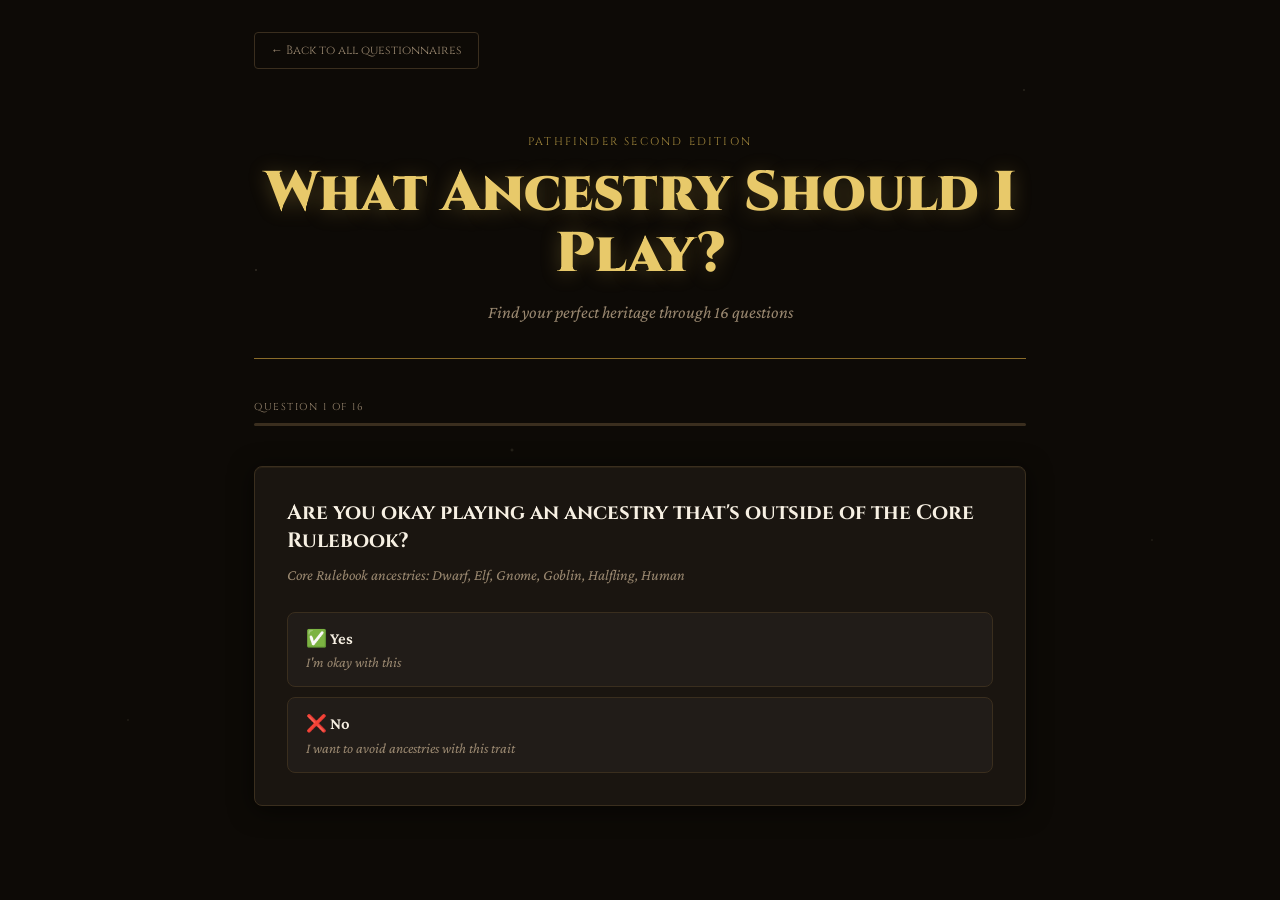
==== questionnaires/race-picker.html @ a2e5d89b "add race quiz" ====
<!DOCTYPE html>
<html lang="en">
<head>
  <meta charset="UTF-8">
  <meta name="viewport" content="width=device-width, initial-scale=1.0">
  <title>PF2E — Ancestry Picker Questionnaire</title>
  <link rel="preconnect" href="https://fonts.googleapis.com">
  <link rel="preconnect" href="https://fonts.gstatic.com" crossorigin>
  <link href="https://fonts.googleapis.com/css2?family=Cinzel:wght@400;700;900&family=Crimson+Pro:ital,wght@0,300;0,400;0,600;1,300;1,400&display=swap" rel="stylesheet">
  <link rel="stylesheet" href="../shared.css">
  <style>
    .home-link {
      display: inline-flex;
      align-items: center;
      gap: 0.5rem;
      background: transparent;
      border: 1px solid var(--card-border);
      border-radius: var(--radius-sm);
      padding: 0.5rem 1rem;
      font-family: 'Cinzel', serif;
      font-size: 0.75rem;
      color: var(--text-muted);
      text-decoration: none;
      transition: all 0.15s;
      margin-bottom: 1rem;
    }
    .home-link:hover {
      border-color: var(--gold);
      color: var(--gold);
    }

    .stat-prompt {
      background: var(--gold-faint);
      border: 1px solid var(--gold-border);
      border-radius: var(--radius);
      padding: 1.5rem;
      margin: 1rem 0;
    }

    .stat-selector {
      display: flex;
      gap: 1rem;
      flex-wrap: wrap;
      margin: 1rem 0;
    }

    .stat-select {
      flex: 1;
      min-width: 150px;
    }

    .stat-select label {
      display: block;
      font-family: 'Cinzel', serif;
      font-size: 0.75rem;
      letter-spacing: 0.1em;
      color: var(--gold);
      margin-bottom: 0.5rem;
    }

    .stat-select select {
      width: 100%;
      padding: 0.75rem;
      background: var(--bg);
      border: 1px solid var(--card-border);
      border-radius: var(--radius-sm);
      color: var(--text);
      font-family: 'Crimson Pro', serif;
      font-size: 1rem;
      cursor: pointer;
    }

    .stat-select select:focus {
      outline: none;
      border-color: var(--gold);
    }

    .ability-scores-grid {
      display: grid;
      grid-template-columns: repeat(auto-fill, minmax(200px, 1fr));
      gap: 1rem;
      margin-top: 1rem;
    }

    .ancestry-card {
      background: var(--card-bg);
      border: 1px solid var(--card-border);
      border-radius: var(--radius);
      padding: 1rem;
      transition: all 0.15s;
    }

    .ancestry-card h3 {
      font-family: 'Cinzel', serif;
      font-size: 1.1rem;
      color: var(--gold-light);
      margin-bottom: 0.25rem;
    }

    .ancestry-source {
      font-size: 0.7rem;
      color: var(--text-muted);
      font-family: 'Cinzel', serif;
      letter-spacing: 0.05em;
      margin-bottom: 0.5rem;
    }

    .ancestry-desc {
      font-size: 0.9rem;
      color: var(--text);
      line-height: 1.4;
      margin-bottom: 0.75rem;
    }

    .ancestry-stats {
      display: flex;
      flex-wrap: wrap;
      gap: 0.5rem;
      margin-bottom: 0.75rem;
    }

    .stat-boost {
      background: rgba(201, 168, 76, 0.15);
      border: 1px solid var(--gold-border);
      border-radius: 20px;
      padding: 0.2rem 0.6rem;
      font-size: 0.7rem;
      color: var(--gold);
    }

    .stat-flaw {
      background: rgba(139, 32, 32, 0.2);
      border: 1px solid rgba(139, 32, 32, 0.4);
      border-radius: 20px;
      padding: 0.2rem 0.6rem;
      font-size: 0.7rem;
      color: var(--red-text);
    }

    .ancestry-link {
      display: inline-block;
      font-size: 0.75rem;
      color: var(--blue-text);
      text-decoration: none;
      border: 1px solid var(--blue-border);
      padding: 0.25rem 0.75rem;
      border-radius: var(--radius-sm);
      transition: all 0.15s;
    }

    .ancestry-link:hover {
      background: var(--blue-bg);
      border-color: var(--blue-text);
    }

    .results-header {
      margin-bottom: 1.5rem;
      padding-bottom: 1rem;
      border-bottom: 1px solid var(--card-border);
    }

    .results-count {
      font-family: 'Cinzel', serif;
      font-size: 0.85rem;
      color: var(--gold);
      margin-top: 0.5rem;
    }

    .elimination-log {
      background: rgba(0, 0, 0, 0.3);
      border-radius: var(--radius);
      padding: 1rem;
      margin-bottom: 1.5rem;
      font-size: 0.8rem;
      color: var(--text-muted);
    }

    .elimination-log details summary {
      cursor: pointer;
      color: var(--text-muted);
    }

    .elimination-log details summary:hover {
      color: var(--gold);
    }

    .elimination-log ul {
      margin-top: 0.5rem;
      padding-left: 1.5rem;
    }

    .restart-btn {
      margin-top: 1rem;
    }
  </style>
</head>
<body>
<div class="container">

  <a href="../index.html" class="home-link">← Back to all questionnaires</a>

  <header class="site-header">
    <div class="eyebrow">Pathfinder Second Edition</div>
    <h1>What Ancestry Should I Play?</h1>
    <p class="subtitle">Find your perfect heritage through 16 questions</p>
  </header>

  <div id="app"></div>

</div>

<script>
// ============================================================
//  ANCESTRY DATASET
//  Will be loaded from /races/*.json files
//  Each ancestry has: name, source, tags, description, aon, boosts, flaws
// ============================================================

let ANCESTRIES = [];
let ancestryMap = new Map(); // id -> ancestry object

// Question definitions with elimination rules
// Each question has: text, eliminateIfNo (array of tags that eliminate when answering No), eliminateIfYes (array of tags that eliminate when answering Yes)
const QUESTIONS = [
  {
    id: "q0",
    text: "Are you okay playing an ancestry that's outside of the Core Rulebook?",
    sub: "Core Rulebook ancestries: Dwarf, Elf, Gnome, Goblin, Halfling, Human",
    eliminateIfNo: ["non_core"],
    eliminateIfYes: []
  },
  {
    id: "q1",
    text: "Are you okay with being from a culture that is universally feared, hated, or enslaved in most of Golarion, leading to constant social penalties, distrust, and potential violence from NPCs?",
    sub: "This includes ancestries like Goblins, Orcs, Kobolds, and others with difficult reputations.",
    eliminateIfNo: ["feared_culture"],
    eliminateIfYes: []
  },
  {
    id: "q2",
    text: "Are you okay with your character having no conventional soul—being a reincarnating being, a constructed spark, or an undead—and facing potential anti-undead or anti-construct magic as a weakness?",
    sub: "Examples: Samsaran, Skeleton, Automaton, Android, Poppet.",
    eliminateIfNo: ["no_soul"],
    eliminateIfYes: []
  },
  {
    id: "q3",
    text: "Are you okay with your character having a strong compulsion, taboo, or instinct that limits roleplay choices—like an inability to lie, a need to hoard treasure, or fear of open sky?",
    sub: "Some ancestries have built-in roleplay restrictions.",
    eliminateIfNo: ["compulsion"],
    eliminateIfYes: []
  },
  {
    id: "q4",
    text: "Are you okay with being obviously non-human—fur, scales, feathers, a plant body, or an animal-like face—in a way that cannot be fully hidden by clothes, and having NPCs often react to you as strange or frightening?",
    sub: "This includes most beast races and plant ancestries.",
    eliminateIfNo: ["non_human_appearance"],
    eliminateIfYes: []
  },
  {
    id: "q5",
    text: "Do you prefer an ancestry that is warm-blooded and mammal-like (fur, hair) over reptile/bird/plant/amphibian/fish?",
    sub: "Answer Yes for mammals, No for reptile/bird/plant/amphibian/fish.",
    eliminateIfNo: ["mammal"],
    eliminateIfYes: ["non_mammal"]
  },
  {
    id: "q6",
    text: "Are you willing to be Small size (2–4 feet tall), affecting reach, grappling, and mounts?",
    sub: "Small ancestries include Goblins, Halflings, Kobolds, Ratfolk, Sprites, and others.",
    eliminateIfNo: ["small"],
    eliminateIfYes: []
  },
  {
    id: "q7",
    text: "Are you willing to be Large size (7–10+ feet tall), affecting squeeze rules, fitting in buildings, and mount options?",
    sub: "Large ancestries include Centaur, Minotaur, and Jotunborn.",
    eliminateIfNo: ["large"],
    eliminateIfYes: []
  },
  {
    id: "q8",
    text: "If your character is an animal-person, is it a requirement that they have a functional tail that can hold items, provide balance, or make unarmed attacks?",
    sub: "This only applies to animal-person ancestries.",
    eliminateIfNo: ["no_functional_tail"],
    eliminateIfYes: []
  },
  {
    id: "q9",
    text: "Are you okay with being a construct or animated object (body of wood, metal, stone, or bones; no need to eat/sleep/breathe; cannot be healed by normal medicine)?",
    sub: "Examples: Automaton, Poppet, Skeleton.",
    eliminateIfNo: ["construct"],
    eliminateIfYes: []
  },
  {
    id: "q10",
    text: "Are you okay with being made of living plant matter (Leshy, Ghoran), including vulnerability to fire and plant-affecting magic?",
    sub: "Plant ancestries have unique strengths but also specific vulnerabilities.",
    eliminateIfNo: ["plant"],
    eliminateIfYes: []
  },
  {
    id: "q11",
    text: "Are you okay with having light blindness (dazzled/blinded in sunlight) and needing goggles or magic to function outdoors during the day?",
    sub: "Some ancestries like certain Kobolds and Drow have light sensitivity.",
    eliminateIfNo: ["light_blindness"],
    eliminateIfYes: []
  },
  {
    id: "q12",
    text: "Do you need to have darkvision (see in total darkness as if dim light), and are you okay with having no special light sensitivity in exchange?",
    sub: "Answer Yes if you require darkvision, No if you don't.",
    eliminateIfNo: ["requires_darkvision"],
    eliminateIfYes: []
  },
  {
    id: "q13",
    text: "Are you okay with needing to breathe water, and not being able to be out of water for long periods without magic or equipment?",
    sub: "Aquatic ancestries like Merfolk, Athamaru, and Azarketi require water.",
    eliminateIfNo: ["water_breather"],
    eliminateIfYes: []
  },
  {
    id: "q14",
    text: "Are you okay with not being able to walk on land without assistance (magic, wheelchair, being carried), meaning you are effectively limited to water or specialized terrain?",
    sub: "This primarily affects Merfolk and fully aquatic ancestries.",
    eliminateIfNo: ["land_disabled"],
    eliminateIfYes: []
  },
  {
    id: "q15",
    text: "Are you okay with being unable to wear most standard armor or use standard weapons due to non-humanoid body shape (hooves, wings, no hands, snake lower body)?",
    sub: "This affects Centaurs, Strix, Awakened Animals, Nagaji, and similar.",
    eliminateIfNo: ["body_shape_restriction"],
    eliminateIfYes: []
  }
];

// ============================================================
//  QUIZ STATE
// ============================================================

let currentQuestionIndex = 0;
let answers = []; // array of boolean answers
let eliminatedAncestries = new Set();
let remainingAncestries = [];

// Stat preference state (after questions)
let showStatPrompt = false;
let primaryStat = "";
let secondaryStat = "";

// ============================================================
//  LOAD ANCESTRY DATA
// ============================================================

// Replace the loadAncestries function in race-picker.html with this:

async function loadAncestries() {
  const sourceFiles = [
    "core-rulebook.json"
    // Add more source files here as you create them:
    // "character-guide.json",
    // "advanced-player-guide.json",
    // "ancestry-guide.json",
    // "lost-omens.json",
    // etc.
  ];
  
  const loaded = [];
  
  for (const sourceFile of sourceFiles) {
    try {
      const res = await fetch(`../races/${sourceFile}`);
      if (res.ok) {
        const data = await res.json();
        for (const ancestry of data.ancestries) {
          ancestry.source = data.source; // Add source book name
          loaded.push(ancestry);
          ancestryMap.set(ancestry.id, ancestry);
        }
      } else {
        console.warn(`Could not load ${sourceFile}`);
      }
    } catch (e) {
      console.warn(`Error loading ${sourceFile}:`, e);
    }
  }
  
  ANCESTRIES = loaded;
  return ANCESTRIES.length > 0;
}

// ============================================================
//  ELIMINATION LOGIC
// ============================================================

function computeEliminations() {
  eliminatedAncestries.clear();
  
  for (const ancestry of ANCESTRIES) {
    let eliminated = false;
    let eliminationReason = null;
    
    for (let i = 0; i < QUESTIONS.length; i++) {
      const q = QUESTIONS[i];
      const answer = answers[i];
      if (answer === undefined) continue;
      
      // If answer is No, eliminate ancestries with tags in eliminateIfNo
      if (answer === false && q.eliminateIfNo) {
        for (const tag of q.eliminateIfNo) {
          if (ancestry.tags && ancestry.tags.includes(tag)) {
            eliminated = true;
            eliminationReason = `Q${i}: "${q.text.substring(0, 50)}..." - answered No, ancestry has tag "${tag}"`;
            break;
          }
        }
      }
      
      // If answer is Yes, eliminate ancestries with tags in eliminateIfYes
      if (answer === true && q.eliminateIfYes) {
        for (const tag of q.eliminateIfYes) {
          if (ancestry.tags && ancestry.tags.includes(tag)) {
            eliminated = true;
            eliminationReason = `Q${i}: "${q.text.substring(0, 50)}..." - answered Yes, ancestry has tag "${tag}"`;
            break;
          }
        }
      }
      
      if (eliminated) break;
    }
    
    if (eliminated) {
      eliminatedAncestries.add(ancestry.id);
      ancestry.eliminationReason = eliminationReason;
    } else {
      ancestry.eliminationReason = null;
    }
  }
  
  remainingAncestries = ANCESTRIES.filter(a => !eliminatedAncestries.has(a.id));
}

// ============================================================
//  STAT-BASED SORTING
// ============================================================

function scoreAncestryForStats(ancestry, primary, secondary) {
  let score = 0;
  
  // +100 for boost in primary stat
  if (ancestry.boosts && ancestry.boosts.includes(primary)) {
    score += 100;
  }
  
  // +10 for boost in secondary stat (only if primary already matched)
  if (score >= 100 && ancestry.boosts && ancestry.boosts.includes(secondary)) {
    score += 10;
  }
  
  // -50 for flaw in primary stat
  if (ancestry.flaws && ancestry.flaws.includes(primary)) {
    score -= 50;
  }
  
  // -5 for flaw in secondary stat
  if (ancestry.flaws && ancestry.flaws.includes(secondary)) {
    score -= 5;
  }
  
  return score;
}

function sortByStatPreference(primary, secondary) {
  remainingAncestries.sort((a, b) => {
    const scoreA = scoreAncestryForStats(a, primary, secondary);
    const scoreB = scoreAncestryForStats(b, primary, secondary);
    return scoreB - scoreA;
  });
}

// ============================================================
//  RENDER FUNCTIONS
// ============================================================

function renderQuestion() {
  const q = QUESTIONS[currentQuestionIndex];
  const answeredCount = answers.filter(a => a !== undefined).length;
  const progressPercent = (answeredCount / QUESTIONS.length) * 100;
  
  const html = `
    <div class="progress-wrap">
      <div class="progress-label">Question ${currentQuestionIndex + 1} of ${QUESTIONS.length}</div>
      <div class="progress-track"><div class="progress-fill" style="width:${progressPercent}%"></div></div>
    </div>
    
    <div class="nav-row">
      ${currentQuestionIndex > 0 ? `<button class="back-btn" onclick="previousQuestion()">← Previous</button>` : ""}
    </div>
    
    <div class="q-card">
      <div class="q-text">${q.text}</div>
      ${q.sub ? `<div class="q-sub">${q.sub}</div>` : ""}
      <div class="choices" style="margin-top: 1.5rem;">
        <button class="choice-btn" onclick="answerQuestion(true)">
          <span class="choice-title">✅ Yes</span>
          <span class="choice-sub">I'm okay with this</span>
        </button>
        <button class="choice-btn" onclick="answerQuestion(false)">
          <span class="choice-title">❌ No</span>
          <span class="choice-sub">I want to avoid ancestries with this trait</span>
        </button>
      </div>
    </div>
  `;
  
  document.getElementById("app").innerHTML = html;
}

function renderStatPrompt() {
  const stats = ["Strength", "Dexterity", "Constitution", "Intelligence", "Wisdom", "Charisma"];
  
  const html = `
    <div class="progress-wrap">
      <div class="progress-label">Almost there!</div>
      <div class="progress-track"><div class="progress-fill" style="width:100%"></div></div>
    </div>
    
    <div class="stat-prompt">
      <div class="q-text" style="margin-bottom: 1rem;">What are your most important ability scores?</div>
      <p style="color: var(--text-muted); margin-bottom: 1.5rem;">
        We'll sort the remaining ancestries by which give bonuses to your chosen stats.
        Ancestries with a boost in your #1 stat rise to the top.
      </p>
      
      <div class="stat-selector">
        <div class="stat-select">
          <label>🎯 Primary Ability Score (most important)</label>
          <select id="primaryStat">
            <option value="">Select...</option>
            ${stats.map(s => `<option value="${s}">${s}</option>`).join("")}
          </select>
        </div>
        <div class="stat-select">
          <label>📈 Secondary Ability Score</label>
          <select id="secondaryStat">
            <option value="">Select...</option>
            ${stats.map(s => `<option value="${s}">${s}</option>`).join("")}
          </select>
        </div>
      </div>
      
      <button class="btn btn-gold" onclick="submitStats()" style="margin-top: 1rem;">✨ Find My Ancestries ✨</button>
    </div>
  `;
  
  document.getElementById("app").innerHTML = html;
}

function renderResults() {
  const eliminationCount = eliminatedAncestries.size;
  const remainingCount = remainingAncestries.length;
  
  const eliminationList = ANCESTRIES.filter(a => eliminatedAncestries.has(a.id))
    .map(a => `<li><strong>${a.name}</strong>: ${a.eliminationReason || "Eliminated"}</li>`)
    .join("");
  
  const resultsHtml = remainingAncestries.map(ancestry => {
    const boostHtml = (ancestry.boosts || []).map(b => `<span class="stat-boost">+${b}</span>`).join("");
    const flawHtml = (ancestry.flaws || []).map(f => `<span class="stat-flaw">-${f}</span>`).join("");
    
    return `
      <div class="ancestry-card">
        <h3>${ancestry.name}</h3>
        <div class="ancestry-source">📖 ${ancestry.source || "Unknown source"}</div>
        <div class="ancestry-desc">${ancestry.description || "No description available."}</div>
        <div class="ancestry-stats">
          ${boostHtml}
          ${flawHtml}
        </div>
        <a href="${ancestry.aon || "#"}" target="_blank" class="ancestry-link">📚 View on Archives of Nethys</a>
      </div>
    `;
  }).join("");
  
  const html = `
    <div class="result-card">
      <div class="result-hero" style="background:linear-gradient(135deg, var(--gold-dark) 0%, var(--card-bg) 80%)">
        <div class="result-icon-wrap" style="background: var(--gold)">🌍</div>
        <div>
          <div class="result-name">Your Ancestry Matches</div>
          <div class="result-tagline">Based on your ${answers.filter(a => a !== undefined).length} answers</div>
        </div>
      </div>
      
      <div class="result-body">
        <div class="results-header">
          <div class="section-text">
            After applying your preferences, <strong>${remainingCount}</strong> ancestries remain 
            (${eliminationCount} eliminated).
          </div>
          <div class="results-count">✨ Sorted by ${primaryStat} → ${secondaryStat} synergy</div>
        </div>
        
        ${eliminationCount > 0 ? `
        <div class="elimination-log">
          <details>
            <summary>📋 View eliminated ancestries (${eliminationCount})</summary>
            <ul>${eliminationList || "<li>None</li>"}</ul>
          </details>
        </div>
        ` : ""}
        
        <div class="ability-scores-grid">
          ${resultsHtml || '<p style="color: var(--text-muted);">No ancestries match your preferences. Try being less restrictive!</p>'}
        </div>
        
        <div class="result-footer" style="margin-top: 2rem;">
          <button class="btn btn-gold restart-btn" onclick="restartQuiz()">↩ Start Over</button>
        </div>
      </div>
    </div>
  `;
  
  document.getElementById("app").innerHTML = html;
}

function renderLoading() {
  document.getElementById("app").innerHTML = `
    <div class="loading-card">
      <div class="loading-spinner"></div>
      <div class="loading-text">Loading ancestries from the archives...</div>
    </div>
  `;
}

function renderError(message) {
  document.getElementById("app").innerHTML = `
    <div class="error-card">
      <p>⚠️ ${message}</p>
      <p>Make sure ancestry JSON files exist in the <code>/races/</code> folder.</p>
      <button class="btn btn-gold" onclick="location.reload()" style="margin-top:1rem">↩ Retry</button>
    </div>
  `;
}

// ============================================================
//  NAVIGATION FUNCTIONS
// ============================================================

function answerQuestion(answer) {
  answers[currentQuestionIndex] = answer;
  
  if (currentQuestionIndex + 1 < QUESTIONS.length) {
    currentQuestionIndex++;
    renderQuestion();
  } else {
    // All questions answered, compute eliminations and show stat prompt
    computeEliminations();
    showStatPrompt = true;
    renderStatPrompt();
  }
}

function previousQuestion() {
  if (currentQuestionIndex > 0) {
    currentQuestionIndex--;
    renderQuestion();
  }
}

function submitStats() {
  primaryStat = document.getElementById("primaryStat").value;
  secondaryStat = document.getElementById("secondaryStat").value;
  
  if (!primaryStat) {
    alert("Please select a primary ability score.");
    return;
  }
  
  sortByStatPreference(primaryStat, secondaryStat);
  renderResults();
}

function restartQuiz() {
  currentQuestionIndex = 0;
  answers = [];
  eliminatedAncestries.clear();
  showStatPrompt = false;
  primaryStat = "";
  secondaryStat = "";
  renderQuestion();
}

// ============================================================
//  INITIALIZATION
// ============================================================

async function init() {
  renderLoading();
  const loaded = await loadAncestries();
  if (loaded && ANCESTRIES.length > 0) {
    renderQuestion();
  } else {
    renderError("Could not load ancestry data. Please ensure JSON files exist in /races/");
  }
}

init();
</script>
</body>
</html>
---- shared.css ----
/* ============================================================
   PF2E CLASS PICKER — shared.css
   All visual styles. Referenced by index.html and any future
   pages in this project.
   ============================================================ */

/* ---------- Design tokens ---------- */
:root {
  --gold:        #c9a84c;
  --gold-light:  #e8c96a;
  --gold-dark:   #8a6c2a;
  --gold-faint:  rgba(201,168,76,.08);
  --gold-border: rgba(201,168,76,.25);

  --bg:          #0d0a06;
  --card-bg:     #1a1510;
  --card-border: #3a2e1e;

  --text:        #e8ddc8;
  --text-muted:  #9a8870;
  --text-bright: #f7f0e3;
  --ink:         #1e1710;

  --blue-bg:     rgba(26,43,74,.35);
  --blue-border: rgba(42,64,112,.45);
  --blue-text:   #80b8f0;
  --blue-bright: #b0d8ff;

  --green-bg:    rgba(26,58,32,.3);
  --green-border:rgba(26,80,40,.55);
  --green-text:  #80c890;

  --purple-bg:   rgba(42,26,74,.25);
  --purple-border:rgba(74,48,128,.4);
  --purple-text: #c090f0;

  --red-bg:      rgba(139,32,32,.12);
  --red-border:  rgba(139,32,32,.3);
  --red-text:    #f08060;

  --amber-bg:    rgba(100,70,10,.45);
  --amber-text:  #e0c060;
  --amber-border:#6a5010;

  --radius:  8px;
  --radius-sm: 4px;
  --shadow:  0 4px 24px rgba(0,0,0,.6);
  --shadow-sm: 0 2px 12px rgba(0,0,0,.4);
}

/* ---------- Reset & base ---------- */
*, *::before, *::after { box-sizing: border-box; margin: 0; padding: 0; }

body {
  background: var(--bg);
  color: var(--text);
  font-family: 'Crimson Pro', Georgia, serif;
  font-size: 17px;
  line-height: 1.6;
  min-height: 100vh;
}

/* Star-field texture */
body::before {
  content: '';
  position: fixed;
  inset: 0;
  background-image:
    radial-gradient(1px 1px at 20% 30%, rgba(255,240,200,.4) 0%, transparent 100%),
    radial-gradient(1px 1px at 80% 10%, rgba(255,240,200,.3) 0%, transparent 100%),
    radial-gradient(1px 1px at 60% 70%, rgba(255,240,200,.25) 0%, transparent 100%),
    radial-gradient(1px 1px at 10% 80%, rgba(255,240,200,.2) 0%, transparent 100%),
    radial-gradient(2px 2px at 40% 50%, rgba(255,240,200,.15) 0%, transparent 100%),
    radial-gradient(1px 1px at 90% 60%, rgba(255,240,200,.2) 0%, transparent 100%);
  pointer-events: none;
  z-index: 0;
}

/* ---------- Layout container ---------- */
.container {
  max-width: 820px;
  margin: 0 auto;
  padding: 2rem 1.5rem 5rem;
  position: relative;
  z-index: 1;
}

/* ---------- Site header ---------- */
.site-header {
  text-align: center;
  padding: 3rem 0 2rem;
  border-bottom: 1px solid var(--gold-dark);
  margin-bottom: 2.5rem;
}
.site-header .eyebrow {
  font-family: 'Cinzel', serif;
  font-size: 11px;
  letter-spacing: .2em;
  color: var(--gold);
  text-transform: uppercase;
  margin-bottom: .75rem;
  opacity: .8;
}
.site-header h1 {
  font-family: 'Cinzel', serif;
  font-size: clamp(2rem, 6vw, 3.5rem);
  font-weight: 900;
  color: var(--gold-light);
  line-height: 1.1;
  text-shadow: 0 2px 20px rgba(201,168,76,.3);
  margin-bottom: .75rem;
}
.site-header .subtitle {
  color: var(--text-muted);
  font-style: italic;
  font-size: 1.1rem;
}

/* ---------- Progress bar ---------- */
.progress-wrap { margin-bottom: 1.5rem; }
.progress-label {
  font-family: 'Cinzel', serif;
  font-size: 10px;
  letter-spacing: .15em;
  color: var(--text-muted);
  text-transform: uppercase;
  margin-bottom: .5rem;
}
.progress-track {
  height: 3px;
  background: var(--card-border);
  border-radius: 2px;
  overflow: hidden;
}
.progress-fill {
  height: 100%;
  background: linear-gradient(90deg, var(--gold-dark), var(--gold));
  border-radius: 2px;
  transition: width .4s ease;
}
.progress-dots { display: flex; gap: 6px; margin-top: 8px; }
.progress-dot {
  width: 6px; height: 6px;
  border-radius: 50%;
  background: var(--card-border);
  transition: background .3s;
}
.progress-dot.done   { background: var(--gold-dark); }
.progress-dot.active { background: var(--gold); }

/* ---------- Nav row (back + breadcrumbs) ---------- */
.nav-row {
  display: flex;
  align-items: center;
  gap: 1rem;
  margin-bottom: 1rem;
  flex-wrap: wrap;
}
.back-btn {
  background: none;
  border: none;
  color: var(--text-muted);
  cursor: pointer;
  font-family: 'Crimson Pro', Georgia, serif;
  font-size: .9rem;
  padding: 0;
  transition: color .15s;
  display: flex;
  align-items: center;
  gap: 4px;
}
.back-btn:hover { color: var(--gold); }
.breadcrumbs {
  font-size: .85rem;
  color: rgba(154,136,112,.5);
  display: flex;
  align-items: center;
  gap: 6px;
  flex-wrap: wrap;
}
.breadcrumb-sep { opacity: .4; }

/* ---------- Question card ---------- */
@keyframes fadeUp {
  from { opacity: 0; transform: translateY(10px); }
  to   { opacity: 1; transform: translateY(0); }
}

.q-card {
  background: var(--card-bg);
  border: 1px solid var(--card-border);
  border-radius: var(--radius);
  padding: 2rem;
  box-shadow: var(--shadow), inset 0 1px 0 var(--gold-faint);
  animation: fadeUp .3s ease;
}
.q-eyebrow {
  font-family: 'Cinzel', serif;
  font-size: 10px;
  letter-spacing: .2em;
  color: var(--gold);
  text-transform: uppercase;
  opacity: .7;
  margin-bottom: .5rem;
}
.q-text {
  font-family: 'Cinzel', serif;
  font-size: 1.3rem;
  font-weight: 700;
  color: var(--text-bright);
  line-height: 1.35;
  margin-bottom: .5rem;
}
.q-sub {
  color: var(--text-muted);
  font-size: .95rem;
  font-style: italic;
  margin-bottom: 1.5rem;
}

/* ---------- Choice buttons ---------- */
.choices { display: flex; flex-direction: column; gap: 10px; }
.choice-btn {
  background: rgba(255,255,255,.03);
  border: 1px solid var(--card-border);
  border-radius: var(--radius);
  padding: 14px 18px;
  text-align: left;
  cursor: pointer;
  color: var(--text);
  font-family: 'Crimson Pro', Georgia, serif;
  font-size: 1.05rem;
  line-height: 1.4;
  transition: border-color .15s, background .15s, transform .1s;
  position: relative;
  overflow: hidden;
}
.choice-btn::before {
  content: '';
  position: absolute;
  left: 0; top: 0; bottom: 0;
  width: 3px;
  background: var(--gold);
  transform: scaleX(0);
  transform-origin: left;
  transition: transform .15s;
}
.choice-btn:hover {
  border-color: var(--gold-dark);
  background: rgba(201,168,76,.06);
  transform: translateX(3px);
}
.choice-btn:hover::before { transform: scaleX(1); }
.choice-title {
  font-weight: 600;
  color: var(--text-bright);
  display: block;
}
.choice-sub {
  font-size: .9rem;
  color: var(--text-muted);
  font-style: italic;
  display: block;
  margin-top: 2px;
}

/* ---------- Loading state ---------- */
.loading-card {
  background: var(--card-bg);
  border: 1px solid var(--card-border);
  border-radius: var(--radius);
  padding: 3rem 2rem;
  text-align: center;
  box-shadow: var(--shadow);
  animation: fadeUp .3s ease;
}
.loading-spinner {
  width: 40px; height: 40px;
  border: 3px solid var(--card-border);
  border-top-color: var(--gold);
  border-radius: 50%;
  animation: spin .8s linear infinite;
  margin: 0 auto 1rem;
}
@keyframes spin { to { transform: rotate(360deg); } }
.loading-text {
  font-family: 'Cinzel', serif;
  font-size: .85rem;
  letter-spacing: .1em;
  text-transform: uppercase;
  color: var(--text-muted);
}
.error-card {
  background: var(--card-bg);
  border: 1px solid rgba(139,32,32,.4);
  border-radius: var(--radius);
  padding: 2rem;
  text-align: center;
  color: var(--red-text);
}
.error-card p { margin-bottom: .75rem; font-size: .95rem; }

/* ============================================================
   RESULT CARD
   ============================================================ */

.result-card {
  background: var(--card-bg);
  border: 1px solid var(--card-border);
  border-radius: var(--radius);
  overflow: hidden;
  box-shadow: var(--shadow);
  animation: fadeUp .4s ease;
}

/* --- Wiki banner (top of card) --- */
.wiki-banner {
  display: flex;
  align-items: center;
  justify-content: space-between;
  padding: .7rem 1.5rem;
  background: var(--blue-bg);
  border-bottom: 1px solid var(--blue-border);
  flex-wrap: wrap;
  gap: .5rem;
}
.wiki-banner-label {
  font-family: 'Cinzel', serif;
  font-size: .72rem;
  letter-spacing: .12em;
  text-transform: uppercase;
  color: var(--blue-text);
  opacity: .8;
}
.wiki-banner a {
  font-family: 'Cinzel', serif;
  font-size: .75rem;
  font-weight: 700;
  letter-spacing: .07em;
  text-transform: uppercase;
  padding: 6px 14px;
  border-radius: var(--radius-sm);
  text-decoration: none;
  background: rgba(26,43,74,.5);
  color: var(--blue-bright);
  border: 1px solid rgba(42,64,112,.55);
  transition: background .15s, border-color .15s, color .15s;
}
.wiki-banner a:hover {
  background: rgba(26,43,74,.8);
  border-color: #4a80c0;
  color: #d0eaff;
}

/* --- Hero section --- */
.result-hero {
  padding: 1.75rem 2rem 1.5rem;
  border-bottom: 1px solid var(--card-border);
  display: flex;
  gap: 1.25rem;
  align-items: flex-start;
}
.result-icon-wrap {
  font-size: 3rem;
  line-height: 1;
  flex-shrink: 0;
  width: 64px; height: 64px;
  display: flex;
  align-items: center;
  justify-content: center;
  border-radius: var(--radius);
  border: 1px solid var(--card-border);
}
.result-name {
  font-family: 'Cinzel', serif;
  font-size: 1.9rem;
  font-weight: 900;
  color: var(--gold-light);
  line-height: 1;
  margin-bottom: .3rem;
}
.result-tagline {
  color: var(--text-muted);
  font-style: italic;
  font-size: 1rem;
  margin-bottom: .6rem;
}
.result-tags { display: flex; flex-wrap: wrap; gap: 6px; }

/* Tag pills */
.tag {
  font-family: 'Cinzel', serif;
  font-size: 9px;
  letter-spacing: .12em;
  text-transform: uppercase;
  padding: 3px 9px;
  border-radius: 3px;
  border: 1px solid;
  font-weight: 700;
}
.tag-magic    { background: rgba(42,26,74,.8);  color: #b89cff; border-color: #4a3080; }
.tag-martial  { background: rgba(139,32,32,.3); color: #f0a080; border-color: #6a3020; }
.tag-support  { background: rgba(26,80,80,.5);  color: #80d8c8; border-color: #1a5050; }
.tag-heal     { background: rgba(26,58,32,.6);  color: #80c890; border-color: #1a5020; }
.tag-companion{ background: rgba(26,43,74,.6);  color: #80b8f0; border-color: #1a3060; }
.tag-hard     { background: var(--amber-bg);    color: var(--amber-text); border-color: var(--amber-border); }
.tag-easy     { background: rgba(40,35,25,.8);  color: #a09080; border-color: #4a4030; }

/* --- Unique box --- */
.unique-box {
  margin: 1.5rem 2rem 0;
  background: var(--gold-faint);
  border: 1px solid var(--gold-border);
  border-radius: var(--radius);
  padding: 1rem 1.25rem;
}
.box-header {
  display: flex;
  align-items: center;
  gap: .5rem;
  margin-bottom: .5rem;
}
.box-icon   { font-size: .95rem; }
.box-title  {
  font-family: 'Cinzel', serif;
  font-size: .75rem;
  font-weight: 700;
  letter-spacing: .15em;
  text-transform: uppercase;
  color: var(--gold);
}
.box-title-blue   { color: var(--blue-text); }
.box-title-green  { color: var(--green-text); }
.unique-text {
  font-size: .98rem;
  color: var(--text);
  line-height: 1.55;
  font-style: italic;
}

/* --- Info grid (stats + optional NPC) --- */
.info-grid {
  display: grid;
  grid-template-columns: 1fr 1fr;
  gap: 12px;
  margin: 1.25rem 2rem 0;
}
.info-grid.no-npc { grid-template-columns: 1fr; }

.info-box {
  background: rgba(255,255,255,.03);
  border: 1px solid var(--card-border);
  border-radius: var(--radius);
  padding: .9rem 1.1rem;
}
.info-box.npc-box {
  background: var(--green-bg);
  border-color: var(--green-border);
}
.stat-pills { display: flex; gap: 8px; flex-wrap: wrap; margin-bottom: .4rem; }
.stat-pill {
  font-family: 'Cinzel', serif;
  font-size: .8rem;
  font-weight: 700;
  padding: 4px 11px;
  border-radius: var(--radius-sm);
  border: 1px solid;
}
.stat-primary   { background: rgba(201,168,76,.18); color: var(--gold-light); border-color: var(--gold-dark); }
.stat-secondary { background: rgba(255,255,255,.05); color: var(--text-muted); border-color: var(--card-border); }
.info-text      { font-size: .92rem; color: var(--text); line-height: 1.5; }
.info-text.npc  { color: #a8d8b0; }
.info-note      { font-size: .82rem; color: var(--text-muted); font-style: italic; margin-top: .3rem; }

/* --- Gear row (full width) --- */
.gear-row { margin: 12px 2rem 0; }
.gear-box {
  background: rgba(255,255,255,.03);
  border: 1px solid var(--card-border);
  border-radius: var(--radius);
  padding: .9rem 1.25rem;
}
.gear-cols {
  display: grid;
  grid-template-columns: 1fr 1fr;
  gap: 1rem;
  margin-top: .5rem;
}
.gear-sublabel {
  font-family: 'Cinzel', serif;
  font-size: .72rem;
  font-weight: 700;
  letter-spacing: .1em;
  text-transform: uppercase;
  color: var(--text-muted);
  margin-bottom: .3rem;
}
.gear-text { font-size: .92rem; color: var(--text); line-height: 1.5; }

/* --- Ancestry box (full width) --- */
.ancestry-row { margin: 12px 2rem 0; }
.ancestry-box {
  background: rgba(26,26,42,.3);
  border: 1px solid rgba(42,42,80,.45);
  border-radius: var(--radius);
  padding: .9rem 1.25rem;
}
.ancestry-cols {
  display: grid;
  grid-template-columns: 1fr 1fr;
  gap: 1rem;
  margin-top: .5rem;
}
.good-label {
  font-family: 'Cinzel', serif;
  font-size: .72rem;
  font-weight: 700;
  letter-spacing: .1em;
  text-transform: uppercase;
  color: var(--green-text);
  margin-bottom: .35rem;
}
.warn-label {
  font-family: 'Cinzel', serif;
  font-size: .72rem;
  font-weight: 700;
  letter-spacing: .1em;
  text-transform: uppercase;
  color: #f0a060;
  margin-bottom: .35rem;
}
.ancestry-list {
  list-style: none;
  padding: 0;
  font-size: .9rem;
  color: var(--text);
  line-height: 1.6;
}
.ancestry-list li::before {
  content: '· ';
  color: var(--text-muted);
}
.ancestry-disc {
  font-size: .8rem;
  color: var(--text-muted);
  font-style: italic;
  margin-top: .6rem;
  padding-top: .5rem;
  border-top: 1px solid var(--card-border);
}

/* ============================================================
   RESULT BODY
   ============================================================ */

.result-body { padding: 0 2rem 2rem; }

.section { margin-top: 1.75rem; }
.section-header {
  display: flex;
  align-items: center;
  gap: .6rem;
  margin-bottom: .75rem;
  padding-bottom: .5rem;
  border-bottom: 1px solid rgba(201,168,76,.15);
}
.section-icon  { font-size: 1.1rem; }
.section-title {
  font-family: 'Cinzel', serif;
  font-size: .85rem;
  font-weight: 700;
  letter-spacing: .12em;
  text-transform: uppercase;
  color: var(--gold);
}
.section-text { color: var(--text); font-size: 1rem; line-height: 1.65; }

/* --- Example character card --- */
.character-card {
  background: rgba(255,255,255,.03);
  border: 1px solid rgba(201,168,76,.2);
  border-radius: var(--radius);
  padding: 1.25rem 1.5rem;
  margin-top: .75rem;
  position: relative;
  overflow: hidden;
}
.character-card::before {
  content: '';
  position: absolute;
  top: 0; left: 0; right: 0;
  height: 2px;
  background: linear-gradient(90deg, transparent, var(--gold-dark), transparent);
}
.character-name {
  font-family: 'Cinzel', serif;
  font-weight: 700;
  font-size: 1.05rem;
  color: var(--gold-light);
  margin-bottom: .15rem;
}
.character-meta {
  font-size: .85rem;
  color: var(--text-muted);
  font-style: italic;
  margin-bottom: .6rem;
}
.character-quote {
  font-style: italic;
  color: rgba(232,220,200,.7);
  font-size: .95rem;
  padding-left: 1rem;
  border-left: 2px solid var(--gold-dark);
  margin-top: .5rem;
}

/* --- Vignettes --- */
.vignettes {
  margin-top: 1.75rem;
  display: flex;
  flex-direction: column;
  gap: 16px;
}
.vignette {
  border-radius: var(--radius);
  padding: 1.25rem 1.5rem;
  border: 1px solid;
}
.vignette-combat  { background: var(--red-bg);    border-color: var(--red-border); }
.vignette-social  { background: var(--blue-bg);   border-color: var(--blue-border); }
.vignette-puzzle  { background: var(--purple-bg); border-color: var(--purple-border); }

.vignette-header {
  display: flex;
  align-items: center;
  gap: .5rem;
  margin-bottom: .8rem;
}
.vignette-icon  { font-size: 1.1rem; }
.vignette-label {
  font-family: 'Cinzel', serif;
  font-size: .8rem;
  font-weight: 700;
  letter-spacing: .1em;
  text-transform: uppercase;
}
.vignette-combat .vignette-label  { color: var(--red-text); }
.vignette-social .vignette-label  { color: var(--blue-text); }
.vignette-puzzle .vignette-label  { color: var(--purple-text); }

.vignette-text { font-size: .98rem; line-height: 1.65; color: var(--text); }
.vignette-text p { margin-bottom: .75rem; }
.vignette-text p:last-child { margin-bottom: 0; }

/* Mechanic callout box */
.mech-note {
  background: rgba(0,0,0,.28);
  border-left: 3px solid rgba(201,168,76,.4);
  padding: .6rem .9rem;
  border-radius: 0 var(--radius-sm) var(--radius-sm) 0;
  margin: .5rem 0;
  font-size: .91rem;
  color: var(--text-muted);
  line-height: 1.55;
}
.mech-label {
  color: var(--gold);
  font-family: 'Cinzel', serif;
  font-size: .75rem;
  letter-spacing: .08em;
  text-transform: uppercase;
  font-weight: 700;
  display: block;
  margin-bottom: .25rem;
}

/* Dice example box */
.dice-eg {
  background: rgba(0,0,0,.32);
  border: 1px solid rgba(201,168,76,.18);
  border-radius: var(--radius-sm);
  padding: .6rem .85rem;
  margin: .45rem 0;
  font-size: .88rem;
  font-family: 'Crimson Pro', Georgia, serif;
  color: #cec6b0;
  font-style: italic;
  line-height: 1.55;
}
.dice-eg strong { color: var(--gold-light); font-style: normal; }

/* --- Alt classes chips --- */
.alts-section {
  margin-top: 1.75rem;
  padding-top: 1.25rem;
  border-top: 1px solid var(--card-border);
}
.alts-label {
  font-size: .85rem;
  color: var(--text-muted);
  margin-bottom: .6rem;
  font-style: italic;
}
.alts-chips { display: flex; flex-wrap: wrap; gap: 8px; }
.alt-chip {
  background: rgba(255,255,255,.04);
  border: 1px solid var(--card-border);
  border-radius: var(--radius-sm);
  padding: 5px 12px;
  font-family: 'Cinzel', serif;
  font-size: .8rem;
  color: var(--text-muted);
  cursor: pointer;
  transition: color .15s, border-color .15s;
}
.alt-chip:hover { color: var(--gold); border-color: var(--gold-dark); }

/* --- Result footer --- */
.result-footer {
  padding: 1.25rem 2rem;
  border-top: 1px solid var(--card-border);
  display: flex;
  gap: 10px;
  flex-wrap: wrap;
  align-items: center;
}

/* ---------- Shared button styles ---------- */
.btn {
  font-family: 'Cinzel', serif;
  font-size: .8rem;
  font-weight: 700;
  letter-spacing: .08em;
  text-transform: uppercase;
  padding: 10px 20px;
  border-radius: var(--radius-sm);
  cursor: pointer;
  transition: background .15s, color .15s, border-color .15s;
  text-decoration: none;
  display: inline-flex;
  align-items: center;
  gap: 6px;
  border: 1px solid;
}
.btn-gold {
  background: var(--gold-dark);
  color: var(--text-bright);
  border-color: var(--gold);
}
.btn-gold:hover { background: var(--gold); color: var(--ink); }

.btn-ghost {
  background: transparent;
  color: var(--text-muted);
  border-color: var(--card-border);
}
.btn-ghost:hover { border-color: var(--gold-dark); color: var(--text); }

/* ============================================================
   RESPONSIVE
   ============================================================ */
@media (max-width: 580px) {
  .result-hero         { flex-direction: column; gap: .75rem; padding: 1.25rem; }
  .result-body         { padding: 0 1.25rem 1.5rem; }
  .result-footer       { padding: 1rem 1.25rem; }
  .wiki-banner         { padding: .6rem 1.25rem; }
  .unique-box          { margin: 1rem 1.25rem 0; }
  .info-grid           { margin: 1rem 1.25rem 0; grid-template-columns: 1fr; }
  .info-grid.no-npc    { grid-template-columns: 1fr; }
  .gear-row            { margin: 10px 1.25rem 0; }
  .ancestry-row        { margin: 10px 1.25rem 0; }
  .gear-cols           { grid-template-columns: 1fr; }
  .ancestry-cols       { grid-template-columns: 1fr; }
}
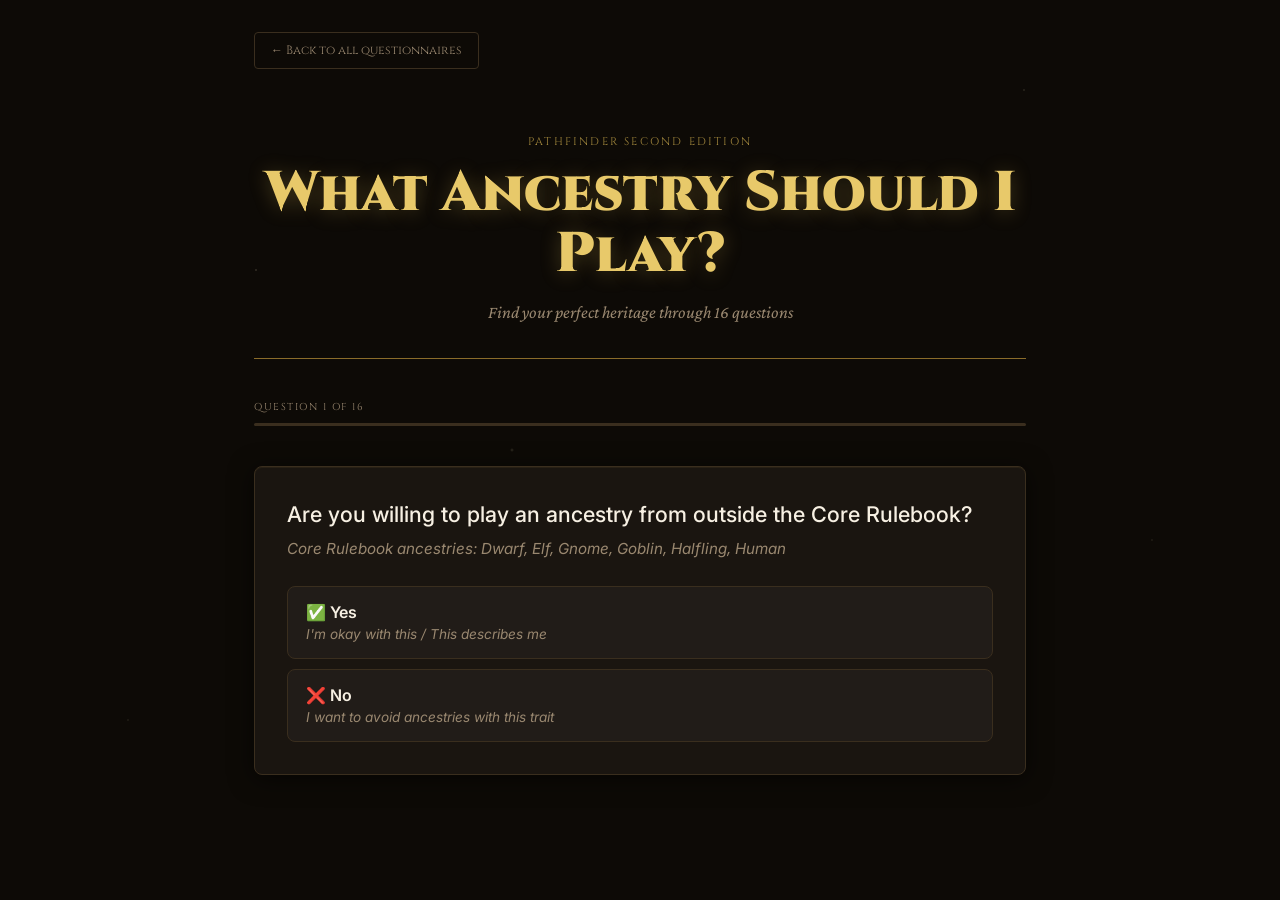
==== commit 4c541170: "fixes" ====
--- a/questionnaires/race-picker.html
+++ b/questionnaires/race-picker.html
@@ -6,7 +6,7 @@
   <title>PF2E — Ancestry Picker Questionnaire</title>
   <link rel="preconnect" href="https://fonts.googleapis.com">
   <link rel="preconnect" href="https://fonts.gstatic.com" crossorigin>
-  <link href="https://fonts.googleapis.com/css2?family=Cinzel:wght@400;700;900&family=Crimson+Pro:ital,wght@0,300;0,400;0,600;1,300;1,400&display=swap" rel="stylesheet">
+  <link href="https://fonts.googleapis.com/css2?family=Cinzel:wght@400;700;900&family=Crimson+Pro:ital,wght@0,300;0,400;0,600;1,300;1,400&family=Inter:opsz,wght@14..32,300;14..32,400;14..32,500;14..32,600&display=swap" rel="stylesheet">
   <link rel="stylesheet" href="../shared.css">
   <style>
     .home-link {
@@ -29,6 +29,33 @@
       color: var(--gold);
     }
 
+    /* Sans-serif font for questions and choices */
+    .q-card, .choice-btn, .stat-prompt, .q-text, .q-sub, .choice-title, .choice-sub {
+      font-family: 'Inter', -apple-system, BlinkMacSystemFont, 'Segoe UI', Roboto, Helvetica, Arial, sans-serif;
+    }
+    
+    .q-text {
+      font-weight: 500;
+      font-size: 1.35rem;
+      line-height: 1.4;
+    }
+    
+    .choice-title {
+      font-weight: 600;
+      font-size: 1rem;
+    }
+    
+    .choice-sub {
+      font-weight: 400;
+      font-size: 0.85rem;
+    }
+    
+    /* Keep headers in Cinzel for style */
+    .site-header h1, .site-header .eyebrow, .result-name, .box-title, .section-title {
+      font-family: 'Cinzel', serif;
+    }
+    
+    /* Stat prompt styling */
     .stat-prompt {
       background: var(--gold-faint);
       border: 1px solid var(--gold-border);
@@ -65,7 +92,7 @@
       border: 1px solid var(--card-border);
       border-radius: var(--radius-sm);
       color: var(--text);
-      font-family: 'Crimson Pro', serif;
+      font-family: 'Inter', sans-serif;
       font-size: 1rem;
       cursor: pointer;
     }
@@ -110,6 +137,7 @@
       color: var(--text);
       line-height: 1.4;
       margin-bottom: 0.75rem;
+      font-family: 'Inter', sans-serif;
     }
 
     .ancestry-stats {
@@ -126,6 +154,7 @@
       padding: 0.2rem 0.6rem;
       font-size: 0.7rem;
       color: var(--gold);
+      font-family: 'Inter', sans-serif;
     }
 
     .stat-flaw {
@@ -135,6 +164,7 @@
       padding: 0.2rem 0.6rem;
       font-size: 0.7rem;
       color: var(--red-text);
+      font-family: 'Inter', sans-serif;
     }
 
     .ancestry-link {
@@ -146,6 +176,7 @@
       padding: 0.25rem 0.75rem;
       border-radius: var(--radius-sm);
       transition: all 0.15s;
+      font-family: 'Inter', sans-serif;
     }
 
     .ancestry-link:hover {
@@ -173,11 +204,13 @@
       margin-bottom: 1.5rem;
       font-size: 0.8rem;
       color: var(--text-muted);
+      font-family: 'Inter', sans-serif;
     }
 
     .elimination-log details summary {
       cursor: pointer;
       color: var(--text-muted);
+      font-family: 'Inter', sans-serif;
     }
 
     .elimination-log details summary:hover {
@@ -220,119 +253,104 @@
 let ancestryMap = new Map(); // id -> ancestry object
 
 // Question definitions with elimination rules
-// Each question has: text, eliminateIfNo (array of tags that eliminate when answering No), eliminateIfYes (array of tags that eliminate when answering Yes)
+// IMPORTANT: "No" ALWAYS eliminates ancestries with the listed tags (except Q0 which is inverted)
+// Each question has: text, eliminateIfNo (array of tags that eliminate when answering No)
 const QUESTIONS = [
   {
     id: "q0",
-    text: "Are you okay playing an ancestry that's outside of the Core Rulebook?",
+    text: "Are you willing to play an ancestry from outside the Core Rulebook?",
     sub: "Core Rulebook ancestries: Dwarf, Elf, Gnome, Goblin, Halfling, Human",
-    eliminateIfNo: ["non_core"],
-    eliminateIfYes: []
+    eliminateIfNo: ["non_core"]  // "No" = only core, so eliminate non_core
   },
   {
     id: "q1",
-    text: "Are you okay with being from a culture that is universally feared, hated, or enslaved in most of Golarion, leading to constant social penalties, distrust, and potential violence from NPCs?",
-    sub: "This includes ancestries like Goblins, Orcs, Kobolds, and others with difficult reputations.",
-    eliminateIfNo: ["feared_culture"],
-    eliminateIfYes: []
+    text: "Are you comfortable playing an ancestry that is universally feared, hated, or enslaved in most of Golarion, facing constant social penalties and potential violence from NPCs?",
+    sub: "Examples: Goblins, Orcs, Kobolds, Drow, and similar ancestries with difficult reputations.",
+    eliminateIfNo: ["feared_culture"]  // "No" = not comfortable, eliminate feared cultures
   },
   {
     id: "q2",
-    text: "Are you okay with your character having no conventional soul—being a reincarnating being, a constructed spark, or an undead—and facing potential anti-undead or anti-construct magic as a weakness?",
-    sub: "Examples: Samsaran, Skeleton, Automaton, Android, Poppet.",
-    eliminateIfNo: ["no_soul"],
-    eliminateIfYes: []
+    text: "Are you comfortable with your character having no conventional soul — being a reincarnating being, a constructed spark, or an undead — and facing potential anti-undead or anti-construct magic?",
+    sub: "Examples: Samsaran, Skeleton, Automaton, Android, Poppet, and other soul-less beings.",
+    eliminateIfNo: ["no_soul"]  // "No" = not comfortable, eliminate soulless
   },
   {
     id: "q3",
-    text: "Are you okay with your character having a strong compulsion, taboo, or instinct that limits roleplay choices—like an inability to lie, a need to hoard treasure, or fear of open sky?",
-    sub: "Some ancestries have built-in roleplay restrictions.",
-    eliminateIfNo: ["compulsion"],
-    eliminateIfYes: []
+    text: "Are you okay with your character having a strong compulsion, taboo, or instinct that limits roleplay choices?",
+    sub: "Examples: Kobolds serving dragons, Tengu hoarding shiny objects, Hobgoblins' rigid discipline.",
+    eliminateIfNo: ["compulsion"]  // "No" = not okay, eliminate compulsive ancestries
   },
   {
     id: "q4",
-    text: "Are you okay with being obviously non-human—fur, scales, feathers, a plant body, or an animal-like face—in a way that cannot be fully hidden by clothes, and having NPCs often react to you as strange or frightening?",
-    sub: "This includes most beast races and plant ancestries.",
-    eliminateIfNo: ["non_human_appearance"],
-    eliminateIfYes: []
+    text: "Are you comfortable being obviously non-human — with fur, scales, feathers, a plant body, or an animal-like face — that cannot be fully hidden?",
+    sub: "NPCs will often react to you as strange or frightening.",
+    eliminateIfNo: ["non_human_appearance"]  // "No" = want to pass as human, eliminate obvious non-humans
   },
   {
     id: "q5",
-    text: "Do you prefer an ancestry that is warm-blooded and mammal-like (fur, hair) over reptile/bird/plant/amphibian/fish?",
-    sub: "Answer Yes for mammals, No for reptile/bird/plant/amphibian/fish.",
-    eliminateIfNo: ["mammal"],
-    eliminateIfYes: ["non_mammal"]
+    text: "Do you prefer an ancestry that is warm-blooded and mammal-like (with fur or hair) over reptile, bird, plant, amphibian, or fish ancestries?",
+    sub: "Answer YES for mammals (humans, dwarves, catfolk, etc.) or NO for non-mammals (lizardfolk, tengu, leshy, etc.)",
+    eliminateIfNo: ["non_mammal"]  // "No" = prefer mammals, eliminate non-mammals
   },
   {
     id: "q6",
-    text: "Are you willing to be Small size (2–4 feet tall), affecting reach, grappling, and mounts?",
-    sub: "Small ancestries include Goblins, Halflings, Kobolds, Ratfolk, Sprites, and others.",
-    eliminateIfNo: ["small"],
-    eliminateIfYes: []
+    text: "Are you willing to play a Small ancestry (2–4 feet tall), with reduced reach and different grappling and mount options?",
+    sub: "Small ancestries include Goblins, Halflings, Kobolds, Ratfolk, Sprites, Gnomes, and Leshys.",
+    eliminateIfNo: ["small"]  // "No" = not willing, eliminate small ancestries
   },
   {
     id: "q7",
-    text: "Are you willing to be Large size (7–10+ feet tall), affecting squeeze rules, fitting in buildings, and mount options?",
-    sub: "Large ancestries include Centaur, Minotaur, and Jotunborn.",
-    eliminateIfNo: ["large"],
-    eliminateIfYes: []
+    text: "Are you willing to play a Large ancestry (7–10+ feet tall), with challenges fitting in buildings and using standard equipment?",
+    sub: "Large ancestries include Centaur, Minotaur, and Jotunborn (giant-kin).",
+    eliminateIfNo: ["large"]  // "No" = not willing, eliminate large ancestries
   },
   {
     id: "q8",
-    text: "If your character is an animal-person, is it a requirement that they have a functional tail that can hold items, provide balance, or make unarmed attacks?",
-    sub: "This only applies to animal-person ancestries.",
-    eliminateIfNo: ["no_functional_tail"],
-    eliminateIfYes: []
+    text: "For animal-person ancestries, do you require a functional tail that can hold items, provide balance, or make unarmed attacks?",
+    sub: "Ancestries with functional tails: Vanara (monkeys), Kobolds (some), Lizardfolk (tail heritage), Dragonets, Sarangay.",
+    eliminateIfNo: ["no_functional_tail"]  // "No" = require functional tail, eliminate those without
   },
   {
     id: "q9",
-    text: "Are you okay with being a construct or animated object (body of wood, metal, stone, or bones; no need to eat/sleep/breathe; cannot be healed by normal medicine)?",
-    sub: "Examples: Automaton, Poppet, Skeleton.",
-    eliminateIfNo: ["construct"],
-    eliminateIfYes: []
+    text: "Are you comfortable playing a construct or animated object (body of wood, metal, stone, or bones) that doesn't need to eat, sleep, or breathe?",
+    sub: "Examples: Automaton, Poppet, Skeleton, Android.",
+    eliminateIfNo: ["construct"]  // "No" = not comfortable, eliminate constructs
   },
   {
     id: "q10",
-    text: "Are you okay with being made of living plant matter (Leshy, Ghoran), including vulnerability to fire and plant-affecting magic?",
-    sub: "Plant ancestries have unique strengths but also specific vulnerabilities.",
-    eliminateIfNo: ["plant"],
-    eliminateIfYes: []
+    text: "Are you comfortable playing an ancestry made of living plant matter, with vulnerability to fire and plant-affecting magic?",
+    sub: "Examples: Leshy and Ghoran.",
+    eliminateIfNo: ["plant"]  // "No" = not comfortable, eliminate plant ancestries
   },
   {
     id: "q11",
-    text: "Are you okay with having light blindness (dazzled/blinded in sunlight) and needing goggles or magic to function outdoors during the day?",
-    sub: "Some ancestries like certain Kobolds and Drow have light sensitivity.",
-    eliminateIfNo: ["light_blindness"],
-    eliminateIfYes: []
+    text: "Are you okay with having light blindness (being dazzled or blinded in sunlight) and needing goggles or magic to function outdoors during the day?",
+    sub: "Examples: Some Kobold heritages and Drow.",
+    eliminateIfNo: ["light_blindness"]  // "No" = not okay, eliminate light-sensitive ancestries
   },
   {
     id: "q12",
-    text: "Do you need to have darkvision (see in total darkness as if dim light), and are you okay with having no special light sensitivity in exchange?",
-    sub: "Answer Yes if you require darkvision, No if you don't.",
-    eliminateIfNo: ["requires_darkvision"],
-    eliminateIfYes: []
+    text: "Do you require darkvision (the ability to see in total darkness as if it were dim light)?",
+    sub: "Ancestries with darkvision as a core trait: Dwarf, Elf, Orc, Hobgoblin, Kobold, Fetchling, Strix, Caligni, Surki, Drow, Wayang.",
+    eliminateIfNo: ["requires_darkvision"]  // "No" = don't require it, eliminate those defined by darkvision
   },
   {
     id: "q13",
-    text: "Are you okay with needing to breathe water, and not being able to be out of water for long periods without magic or equipment?",
-    sub: "Aquatic ancestries like Merfolk, Athamaru, and Azarketi require water.",
-    eliminateIfNo: ["water_breather"],
-    eliminateIfYes: []
+    text: "Are you comfortable needing to breathe water, and being unable to stay out of water for long periods without magic or equipment?",
+    sub: "Aquatic ancestries: Merfolk, Athamaru, Azarketi, Undine (water planar scion).",
+    eliminateIfNo: ["water_breather"]  // "No" = not comfortable, eliminate water breathers
   },
   {
     id: "q14",
-    text: "Are you okay with not being able to walk on land without assistance (magic, wheelchair, being carried), meaning you are effectively limited to water or specialized terrain?",
+    text: "Are you okay with not being able to walk on land without assistance (magic, wheelchair, being carried), limiting you to water or specialized terrain?",
     sub: "This primarily affects Merfolk and fully aquatic ancestries.",
-    eliminateIfNo: ["land_disabled"],
-    eliminateIfYes: []
+    eliminateIfNo: ["land_disabled"]  // "No" = not okay, eliminate land-disabled ancestries
   },
   {
     id: "q15",
-    text: "Are you okay with being unable to wear most standard armor or use standard weapons due to non-humanoid body shape (hooves, wings, no hands, snake lower body)?",
-    sub: "This affects Centaurs, Strix, Awakened Animals, Nagaji, and similar.",
-    eliminateIfNo: ["body_shape_restriction"],
-    eliminateIfYes: []
+    text: "Are you comfortable being unable to wear most standard armor or use standard weapons due to non-humanoid body shape (hooves, wings, no hands, snake lower body)?",
+    sub: "Affects Centaurs, Strix, Awakened Animals, Nagaji, Merfolk, and similar.",
+    eliminateIfNo: ["body_shape_restriction"]  // "No" = not comfortable, eliminate those with body restrictions
   }
 ];
 
@@ -354,17 +372,13 @@
 //  LOAD ANCESTRY DATA
 // ============================================================
 
-// Replace the loadAncestries function in race-picker.html with this:
-
 async function loadAncestries() {
   const sourceFiles = [
-    "core-rulebook.json"
-    // Add more source files here as you create them:
-    // "character-guide.json",
-    // "advanced-player-guide.json",
-    // "ancestry-guide.json",
-    // "lost-omens.json",
-    // etc.
+    "core-rulebook.json",
+    "advanced-players-guide.json",
+    "lost-omens-character-guide.json",
+    "ancestry-guide.json",
+    "miscellaneous-ancestries.json"
   ];
   
   const loaded = [];
@@ -375,7 +389,7 @@
       if (res.ok) {
         const data = await res.json();
         for (const ancestry of data.ancestries) {
-          ancestry.source = data.source; // Add source book name
+          ancestry.source = data.source;
           loaded.push(ancestry);
           ancestryMap.set(ancestry.id, ancestry);
         }
@@ -418,17 +432,6 @@
         }
       }
       
-      // If answer is Yes, eliminate ancestries with tags in eliminateIfYes
-      if (answer === true && q.eliminateIfYes) {
-        for (const tag of q.eliminateIfYes) {
-          if (ancestry.tags && ancestry.tags.includes(tag)) {
-            eliminated = true;
-            eliminationReason = `Q${i}: "${q.text.substring(0, 50)}..." - answered Yes, ancestry has tag "${tag}"`;
-            break;
-          }
-        }
-      }
-      
       if (eliminated) break;
     }
     
@@ -506,7 +509,7 @@
       <div class="choices" style="margin-top: 1.5rem;">
         <button class="choice-btn" onclick="answerQuestion(true)">
           <span class="choice-title">✅ Yes</span>
-          <span class="choice-sub">I'm okay with this</span>
+          <span class="choice-sub">I'm okay with this / This describes me</span>
         </button>
         <button class="choice-btn" onclick="answerQuestion(false)">
           <span class="choice-title">❌ No</span>
@@ -530,7 +533,7 @@
     
     <div class="stat-prompt">
       <div class="q-text" style="margin-bottom: 1rem;">What are your most important ability scores?</div>
-      <p style="color: var(--text-muted); margin-bottom: 1.5rem;">
+      <p style="color: var(--text-muted); margin-bottom: 1.5rem; font-family: 'Inter', sans-serif;">
         We'll sort the remaining ancestries by which give bonuses to your chosen stats.
         Ancestries with a boost in your #1 stat rise to the top.
       </p>
@@ -597,7 +600,7 @@
       
       <div class="result-body">
         <div class="results-header">
-          <div class="section-text">
+          <div class="section-text" style="font-family: 'Inter', sans-serif;">
             After applying your preferences, <strong>${remainingCount}</strong> ancestries remain 
             (${eliminationCount} eliminated).
           </div>
@@ -614,7 +617,7 @@
         ` : ""}
         
         <div class="ability-scores-grid">
-          ${resultsHtml || '<p style="color: var(--text-muted);">No ancestries match your preferences. Try being less restrictive!</p>'}
+          ${resultsHtml || '<p style="color: var(--text-muted); font-family: \'Inter\', sans-serif;">No ancestries match your preferences. Try being less restrictive!</p>'}
         </div>
         
         <div class="result-footer" style="margin-top: 2rem;">
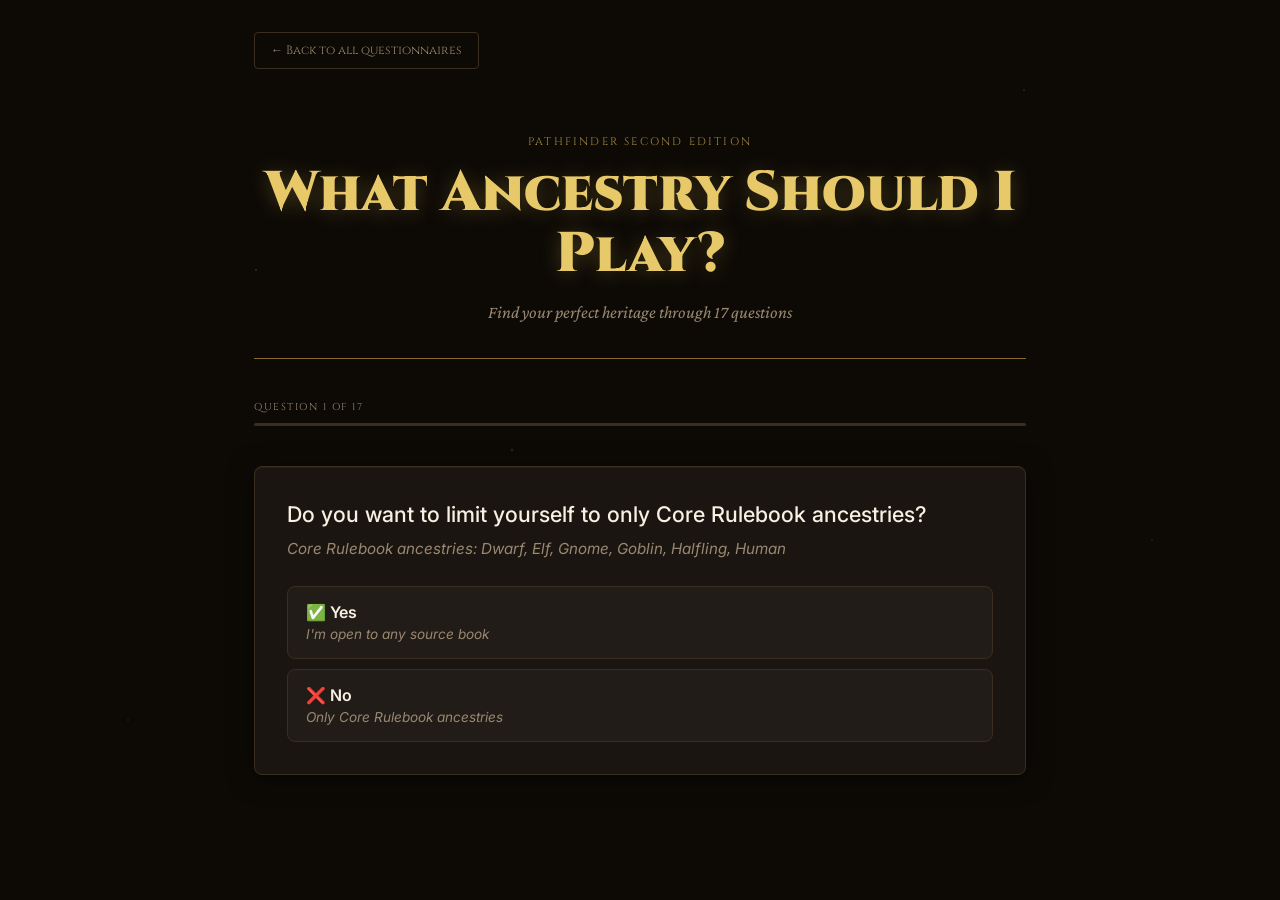
==== commit 14ce09e3: "maybe fixes" ====
--- a/questionnaires/race-picker.html
+++ b/questionnaires/race-picker.html
@@ -29,7 +29,6 @@
       color: var(--gold);
     }
 
-    /* Sans-serif font for questions and choices */
     .q-card, .choice-btn, .stat-prompt, .q-text, .q-sub, .choice-title, .choice-sub {
       font-family: 'Inter', -apple-system, BlinkMacSystemFont, 'Segoe UI', Roboto, Helvetica, Arial, sans-serif;
     }
@@ -50,12 +49,10 @@
       font-size: 0.85rem;
     }
     
-    /* Keep headers in Cinzel for style */
     .site-header h1, .site-header .eyebrow, .result-name, .box-title, .section-title {
       font-family: 'Cinzel', serif;
     }
     
-    /* Stat prompt styling */
     .stat-prompt {
       background: var(--gold-faint);
       border: 1px solid var(--gold-border);
@@ -97,14 +94,9 @@
       cursor: pointer;
     }
 
-    .stat-select select:focus {
-      outline: none;
-      border-color: var(--gold);
-    }
-
     .ability-scores-grid {
       display: grid;
-      grid-template-columns: repeat(auto-fill, minmax(200px, 1fr));
+      grid-template-columns: repeat(auto-fill, minmax(220px, 1fr));
       gap: 1rem;
       margin-top: 1rem;
     }
@@ -179,24 +171,6 @@
       font-family: 'Inter', sans-serif;
     }
 
-    .ancestry-link:hover {
-      background: var(--blue-bg);
-      border-color: var(--blue-text);
-    }
-
-    .results-header {
-      margin-bottom: 1.5rem;
-      padding-bottom: 1rem;
-      border-bottom: 1px solid var(--card-border);
-    }
-
-    .results-count {
-      font-family: 'Cinzel', serif;
-      font-size: 0.85rem;
-      color: var(--gold);
-      margin-top: 0.5rem;
-    }
-
     .elimination-log {
       background: rgba(0, 0, 0, 0.3);
       border-radius: var(--radius);
@@ -206,25 +180,6 @@
       color: var(--text-muted);
       font-family: 'Inter', sans-serif;
     }
-
-    .elimination-log details summary {
-      cursor: pointer;
-      color: var(--text-muted);
-      font-family: 'Inter', sans-serif;
-    }
-
-    .elimination-log details summary:hover {
-      color: var(--gold);
-    }
-
-    .elimination-log ul {
-      margin-top: 0.5rem;
-      padding-left: 1.5rem;
-    }
-
-    .restart-btn {
-      margin-top: 1rem;
-    }
   </style>
 </head>
 <body>
@@ -235,7 +190,7 @@
   <header class="site-header">
     <div class="eyebrow">Pathfinder Second Edition</div>
     <h1>What Ancestry Should I Play?</h1>
-    <p class="subtitle">Find your perfect heritage through 16 questions</p>
+    <p class="subtitle">Find your perfect heritage through 17 questions</p>
   </header>
 
   <div id="app"></div>
@@ -243,134 +198,139 @@
 </div>
 
 <script>
-// ============================================================
-//  ANCESTRY DATASET
-//  Will be loaded from /races/*.json files
-//  Each ancestry has: name, source, tags, description, aon, boosts, flaws
-// ============================================================
-
 let ANCESTRIES = [];
-let ancestryMap = new Map(); // id -> ancestry object
-
-// Question definitions with elimination rules
-// IMPORTANT: "No" ALWAYS eliminates ancestries with the listed tags (except Q0 which is inverted)
-// Each question has: text, eliminateIfNo (array of tags that eliminate when answering No)
+let ancestryMap = new Map();
+
+// Updated questions - "Yes" means "keep these", "No" means "eliminate these"
 const QUESTIONS = [
   {
     id: "q0",
-    text: "Are you willing to play an ancestry from outside the Core Rulebook?",
+    text: "Do you want to limit yourself to only Core Rulebook ancestries?",
     sub: "Core Rulebook ancestries: Dwarf, Elf, Gnome, Goblin, Halfling, Human",
-    eliminateIfNo: ["non_core"]  // "No" = only core, so eliminate non_core
+    keepOnYes: ["core"],           // Yes = only core, so keep core, eliminate non_core
+    eliminateOnNo: ["non_core"]    // No = keep all, so don't eliminate non_core
   },
   {
     id: "q1",
-    text: "Are you comfortable playing an ancestry that is universally feared, hated, or enslaved in most of Golarion, facing constant social penalties and potential violence from NPCs?",
+    text: "Is it okay if your ancestry is universally feared, hated, or enslaved in most of Golarion?",
     sub: "Examples: Goblins, Orcs, Kobolds, Drow, and similar ancestries with difficult reputations.",
-    eliminateIfNo: ["feared_culture"]  // "No" = not comfortable, eliminate feared cultures
+    keepOnYes: ["feared_culture"],
+    eliminateOnNo: ["feared_culture"]
   },
   {
     id: "q2",
-    text: "Are you comfortable with your character having no conventional soul — being a reincarnating being, a constructed spark, or an undead — and facing potential anti-undead or anti-construct magic?",
-    sub: "Examples: Samsaran, Skeleton, Automaton, Android, Poppet, and other soul-less beings.",
-    eliminateIfNo: ["no_soul"]  // "No" = not comfortable, eliminate soulless
+    text: "Is it okay if your character has no conventional soul (reincarnating, construct, or undead)?",
+    sub: "Examples: Samsaran, Skeleton, Automaton, Android, Poppet.",
+    keepOnYes: ["no_soul"],
+    eliminateOnNo: ["no_soul"]
   },
   {
     id: "q3",
-    text: "Are you okay with your character having a strong compulsion, taboo, or instinct that limits roleplay choices?",
+    text: "Is it okay if your character has a strong compulsion, taboo, or instinct that limits roleplay?",
     sub: "Examples: Kobolds serving dragons, Tengu hoarding shiny objects, Hobgoblins' rigid discipline.",
-    eliminateIfNo: ["compulsion"]  // "No" = not okay, eliminate compulsive ancestries
+    keepOnYes: ["compulsion"],
+    eliminateOnNo: ["compulsion"]
   },
   {
     id: "q4",
-    text: "Are you comfortable being obviously non-human — with fur, scales, feathers, a plant body, or an animal-like face — that cannot be fully hidden?",
+    text: "Is it okay if you are obviously non-human (fur, scales, feathers, plant body)?",
     sub: "NPCs will often react to you as strange or frightening.",
-    eliminateIfNo: ["non_human_appearance"]  // "No" = want to pass as human, eliminate obvious non-humans
+    keepOnYes: ["non_human_appearance"],
+    eliminateOnNo: ["non_human_appearance"]
   },
   {
     id: "q5",
-    text: "Do you prefer an ancestry that is warm-blooded and mammal-like (with fur or hair) over reptile, bird, plant, amphibian, or fish ancestries?",
-    sub: "Answer YES for mammals (humans, dwarves, catfolk, etc.) or NO for non-mammals (lizardfolk, tengu, leshy, etc.)",
-    eliminateIfNo: ["non_mammal"]  // "No" = prefer mammals, eliminate non-mammals
+    text: "Do you prefer to be a mammal (warm-blooded with fur/hair)?",
+    sub: "Answer YES to keep only mammals. Answer NO to keep only non-mammals.",
+    keepOnYes: ["mammal"],
+    keepOnNo: ["non_mammal"]
   },
   {
     id: "q6",
-    text: "Are you willing to play a Small ancestry (2–4 feet tall), with reduced reach and different grappling and mount options?",
-    sub: "Small ancestries include Goblins, Halflings, Kobolds, Ratfolk, Sprites, Gnomes, and Leshys.",
-    eliminateIfNo: ["small"]  // "No" = not willing, eliminate small ancestries
+    text: "Is it okay to be a non-mammal (reptile, bird, plant, amphibian, fish)?",
+    sub: "Examples: Lizardfolk, Tengu, Leshy, Grippli, Merfolk.",
+    keepOnYes: ["non_mammal"],
+    eliminateOnNo: ["non_mammal"]
   },
   {
     id: "q7",
-    text: "Are you willing to play a Large ancestry (7–10+ feet tall), with challenges fitting in buildings and using standard equipment?",
-    sub: "Large ancestries include Centaur, Minotaur, and Jotunborn (giant-kin).",
-    eliminateIfNo: ["large"]  // "No" = not willing, eliminate large ancestries
+    text: "Is it okay to be Small size (2-4 feet tall)?",
+    sub: "Small ancestries: Goblins, Halflings, Kobolds, Ratfolk, Sprites, Gnomes, Leshys.",
+    keepOnYes: ["small"],
+    eliminateOnNo: ["small"]
   },
   {
     id: "q8",
-    text: "For animal-person ancestries, do you require a functional tail that can hold items, provide balance, or make unarmed attacks?",
-    sub: "Ancestries with functional tails: Vanara (monkeys), Kobolds (some), Lizardfolk (tail heritage), Dragonets, Sarangay.",
-    eliminateIfNo: ["no_functional_tail"]  // "No" = require functional tail, eliminate those without
+    text: "Is it okay to be Large size (7-10+ feet tall)?",
+    sub: "Large ancestries: Centaur, Minotaur, Jotunborn (giant-kin).",
+    keepOnYes: ["large"],
+    eliminateOnNo: ["large"]
   },
   {
     id: "q9",
-    text: "Are you comfortable playing a construct or animated object (body of wood, metal, stone, or bones) that doesn't need to eat, sleep, or breathe?",
+    text: "Does your ancestry need to have extra useful limbs (more than 2 arms/legs, a functional tail, wings, etc.)?",
+    sub: "YES = your ancestry MUST have extra limbs (centaur, vanara, strix, anadi, etc.). NO = you're fine with standard 2 arms/2 legs.",
+    keepOnYes: ["extra_limbs"],
+    eliminateOnNo: ["extra_limbs"]
+  },
+  {
+    id: "q10",
+    text: "Is it okay to be a construct or animated object (no need to eat/sleep/breathe)?",
     sub: "Examples: Automaton, Poppet, Skeleton, Android.",
-    eliminateIfNo: ["construct"]  // "No" = not comfortable, eliminate constructs
-  },
-  {
-    id: "q10",
-    text: "Are you comfortable playing an ancestry made of living plant matter, with vulnerability to fire and plant-affecting magic?",
+    keepOnYes: ["construct"],
+    eliminateOnNo: ["construct"]
+  },
+  {
+    id: "q11",
+    text: "Is it okay to be made of living plant matter (vulnerable to fire & plant magic)?",
     sub: "Examples: Leshy and Ghoran.",
-    eliminateIfNo: ["plant"]  // "No" = not comfortable, eliminate plant ancestries
-  },
-  {
-    id: "q11",
-    text: "Are you okay with having light blindness (being dazzled or blinded in sunlight) and needing goggles or magic to function outdoors during the day?",
+    keepOnYes: ["plant"],
+    eliminateOnNo: ["plant"]
+  },
+  {
+    id: "q12",
+    text: "Is it okay to have light blindness (dazzled in sunlight, need goggles or magic to function outdoors)?",
     sub: "Examples: Some Kobold heritages and Drow.",
-    eliminateIfNo: ["light_blindness"]  // "No" = not okay, eliminate light-sensitive ancestries
-  },
-  {
-    id: "q12",
-    text: "Do you require darkvision (the ability to see in total darkness as if it were dim light)?",
-    sub: "Ancestries with darkvision as a core trait: Dwarf, Elf, Orc, Hobgoblin, Kobold, Fetchling, Strix, Caligni, Surki, Drow, Wayang.",
-    eliminateIfNo: ["requires_darkvision"]  // "No" = don't require it, eliminate those defined by darkvision
+    keepOnYes: ["light_blindness"],
+    eliminateOnNo: ["light_blindness"]
   },
   {
     id: "q13",
-    text: "Are you comfortable needing to breathe water, and being unable to stay out of water for long periods without magic or equipment?",
-    sub: "Aquatic ancestries: Merfolk, Athamaru, Azarketi, Undine (water planar scion).",
-    eliminateIfNo: ["water_breather"]  // "No" = not comfortable, eliminate water breathers
+    text: "Do you require darkvision (ability to see in total darkness as if it were dim light)?",
+    sub: "Ancestries with darkvision: Dwarf, Elf, Orc, Hobgoblin, Kobold, Fetchling, Strix, Caligni, Surki, Drow, Wayang.",
+    keepOnYes: ["requires_darkvision"],
+    eliminateOnNo: ["requires_darkvision"]
   },
   {
     id: "q14",
-    text: "Are you okay with not being able to walk on land without assistance (magic, wheelchair, being carried), limiting you to water or specialized terrain?",
+    text: "Is it okay to need to breathe water (can't stay on land long without magic or equipment)?",
+    sub: "Aquatic ancestries: Merfolk, Athamaru, Azarketi, Undine.",
+    keepOnYes: ["water_breather"],
+    eliminateOnNo: ["water_breather"]
+  },
+  {
+    id: "q15",
+    text: "Is it okay to be unable to walk on land without assistance (magic, wheelchair, being carried)?",
     sub: "This primarily affects Merfolk and fully aquatic ancestries.",
-    eliminateIfNo: ["land_disabled"]  // "No" = not okay, eliminate land-disabled ancestries
-  },
-  {
-    id: "q15",
-    text: "Are you comfortable being unable to wear most standard armor or use standard weapons due to non-humanoid body shape (hooves, wings, no hands, snake lower body)?",
-    sub: "Affects Centaurs, Strix, Awakened Animals, Nagaji, Merfolk, and similar.",
-    eliminateIfNo: ["body_shape_restriction"]  // "No" = not comfortable, eliminate those with body restrictions
+    keepOnYes: ["land_disabled"],
+    eliminateOnNo: ["land_disabled"]
+  },
+  {
+    id: "q16",
+    text: "Is it okay to have body shape restrictions (can't wear standard armor or use standard weapons)?",
+    sub: "Affects Centaurs, Strix, Awakened Animals, Nagaji, Merfolk.",
+    keepOnYes: ["body_shape_restriction"],
+    eliminateOnNo: ["body_shape_restriction"]
   }
 ];
 
-// ============================================================
-//  QUIZ STATE
-// ============================================================
-
 let currentQuestionIndex = 0;
-let answers = []; // array of boolean answers
+let answers = [];
 let eliminatedAncestries = new Set();
 let remainingAncestries = [];
-
-// Stat preference state (after questions)
 let showStatPrompt = false;
 let primaryStat = "";
 let secondaryStat = "";
-
-// ============================================================
-//  LOAD ANCESTRY DATA
-// ============================================================
 
 async function loadAncestries() {
   const sourceFiles = [
@@ -381,11 +341,18 @@
     "miscellaneous-ancestries.json"
   ];
   
+  // Detect if we're on GitHub Pages
+  const isGitHubPages = window.location.hostname.includes('github.io');
+  const basePath = isGitHubPages ? '/PF2E_TOOLS' : '..';
+  
   const loaded = [];
   
   for (const sourceFile of sourceFiles) {
     try {
-      const res = await fetch(`../races/${sourceFile}`);
+      const url = `${basePath}/races/${sourceFile}`;
+      console.log(`Fetching: ${url}`); // Debug
+      
+      const res = await fetch(url);
       if (res.ok) {
         const data = await res.json();
         for (const ancestry of data.ancestries) {
@@ -394,7 +361,7 @@
           ancestryMap.set(ancestry.id, ancestry);
         }
       } else {
-        console.warn(`Could not load ${sourceFile}`);
+        console.warn(`Could not load ${sourceFile} - status: ${res.status}`);
       }
     } catch (e) {
       console.warn(`Error loading ${sourceFile}:`, e);
@@ -404,10 +371,6 @@
   ANCESTRIES = loaded;
   return ANCESTRIES.length > 0;
 }
-
-// ============================================================
-//  ELIMINATION LOGIC
-// ============================================================
 
 function computeEliminations() {
   eliminatedAncestries.clear();
@@ -421,12 +384,54 @@
       const answer = answers[i];
       if (answer === undefined) continue;
       
-      // If answer is No, eliminate ancestries with tags in eliminateIfNo
-      if (answer === false && q.eliminateIfNo) {
-        for (const tag of q.eliminateIfNo) {
+      // Handle Q0 specially (Core Rulebook preference)
+      if (i === 0) {
+        if (answer === true && q.keepOnYes) {
+          // Yes = only core, eliminate non-core
+          for (const tag of q.keepOnYes) {
+            if (!ancestry.tags || !ancestry.tags.includes(tag)) {
+              eliminated = true;
+              eliminationReason = `Q0: You want only Core Rulebook ancestries, but ${ancestry.name} is not from Core Rulebook.`;
+              break;
+            }
+          }
+        }
+        if (eliminated) break;
+        continue;
+      }
+      
+      // Handle Q5 specially (mammal vs non-mammal preference)
+      if (i === 5) {
+        if (answer === true && q.keepOnYes) {
+          // Yes = keep only mammals
+          let isMammal = ancestry.tags && ancestry.tags.includes("mammal");
+          if (!isMammal) {
+            eliminated = true;
+            eliminationReason = `Q5: You prefer mammals, but ${ancestry.name} is not a mammal.`;
+            break;
+          }
+        } else if (answer === false && q.keepOnNo) {
+          // No = keep only non-mammals
+          let isNonMammal = ancestry.tags && ancestry.tags.includes("non_mammal");
+          if (!isNonMammal) {
+            eliminated = true;
+            eliminationReason = `Q5: You prefer non-mammals, but ${ancestry.name} is a mammal.`;
+            break;
+          }
+        }
+        continue;
+      }
+      
+      // For all other questions
+      if (answer === true && q.keepOnYes) {
+        // Yes means "keep these" - no elimination, just continue
+        continue;
+      } else if (answer === false && q.eliminateOnNo) {
+        // No means "eliminate these"
+        for (const tag of q.eliminateOnNo) {
           if (ancestry.tags && ancestry.tags.includes(tag)) {
             eliminated = true;
-            eliminationReason = `Q${i}: "${q.text.substring(0, 50)}..." - answered No, ancestry has tag "${tag}"`;
+            eliminationReason = `Q${i}: You said NO to "${q.text.substring(0, 60)}..." - ${ancestry.name} has the tag "${tag}".`;
             break;
           }
         }
@@ -438,55 +443,26 @@
     if (eliminated) {
       eliminatedAncestries.add(ancestry.id);
       ancestry.eliminationReason = eliminationReason;
-    } else {
-      ancestry.eliminationReason = null;
     }
   }
   
   remainingAncestries = ANCESTRIES.filter(a => !eliminatedAncestries.has(a.id));
 }
-
-// ============================================================
-//  STAT-BASED SORTING
-// ============================================================
 
 function scoreAncestryForStats(ancestry, primary, secondary) {
   let score = 0;
-  
-  // +100 for boost in primary stat
-  if (ancestry.boosts && ancestry.boosts.includes(primary)) {
-    score += 100;
-  }
-  
-  // +10 for boost in secondary stat (only if primary already matched)
-  if (score >= 100 && ancestry.boosts && ancestry.boosts.includes(secondary)) {
-    score += 10;
-  }
-  
-  // -50 for flaw in primary stat
-  if (ancestry.flaws && ancestry.flaws.includes(primary)) {
-    score -= 50;
-  }
-  
-  // -5 for flaw in secondary stat
-  if (ancestry.flaws && ancestry.flaws.includes(secondary)) {
-    score -= 5;
-  }
-  
+  if (ancestry.boosts && ancestry.boosts.includes(primary)) score += 100;
+  if (score >= 100 && ancestry.boosts && ancestry.boosts.includes(secondary)) score += 10;
+  if (ancestry.flaws && ancestry.flaws.includes(primary)) score -= 50;
+  if (ancestry.flaws && ancestry.flaws.includes(secondary)) score -= 5;
   return score;
 }
 
 function sortByStatPreference(primary, secondary) {
   remainingAncestries.sort((a, b) => {
-    const scoreA = scoreAncestryForStats(a, primary, secondary);
-    const scoreB = scoreAncestryForStats(b, primary, secondary);
-    return scoreB - scoreA;
+    return scoreAncestryForStats(b, primary, secondary) - scoreAncestryForStats(a, primary, secondary);
   });
 }
-
-// ============================================================
-//  RENDER FUNCTIONS
-// ============================================================
 
 function renderQuestion() {
   const q = QUESTIONS[currentQuestionIndex];
@@ -509,11 +485,11 @@
       <div class="choices" style="margin-top: 1.5rem;">
         <button class="choice-btn" onclick="answerQuestion(true)">
           <span class="choice-title">✅ Yes</span>
-          <span class="choice-sub">I'm okay with this / This describes me</span>
+          <span class="choice-sub">${currentQuestionIndex === 0 ? "I'm open to any source book" : (currentQuestionIndex === 9 ? "Yes, I need extra limbs" : "Yes, this is okay with me")}</span>
         </button>
         <button class="choice-btn" onclick="answerQuestion(false)">
           <span class="choice-title">❌ No</span>
-          <span class="choice-sub">I want to avoid ancestries with this trait</span>
+          <span class="choice-sub">${currentQuestionIndex === 0 ? "Only Core Rulebook ancestries" : (currentQuestionIndex === 9 ? "No, standard 2 arms/2 legs is fine" : "No, eliminate ancestries with this trait")}</span>
         </button>
       </div>
     </div>
@@ -535,12 +511,11 @@
       <div class="q-text" style="margin-bottom: 1rem;">What are your most important ability scores?</div>
       <p style="color: var(--text-muted); margin-bottom: 1.5rem; font-family: 'Inter', sans-serif;">
         We'll sort the remaining ancestries by which give bonuses to your chosen stats.
-        Ancestries with a boost in your #1 stat rise to the top.
       </p>
       
       <div class="stat-selector">
         <div class="stat-select">
-          <label>🎯 Primary Ability Score (most important)</label>
+          <label>🎯 Primary Ability Score</label>
           <select id="primaryStat">
             <option value="">Select...</option>
             ${stats.map(s => `<option value="${s}">${s}</option>`).join("")}
@@ -594,17 +569,14 @@
         <div class="result-icon-wrap" style="background: var(--gold)">🌍</div>
         <div>
           <div class="result-name">Your Ancestry Matches</div>
-          <div class="result-tagline">Based on your ${answers.filter(a => a !== undefined).length} answers</div>
+          <div class="result-tagline">Based on your answers</div>
         </div>
       </div>
       
       <div class="result-body">
-        <div class="results-header">
-          <div class="section-text" style="font-family: 'Inter', sans-serif;">
-            After applying your preferences, <strong>${remainingCount}</strong> ancestries remain 
-            (${eliminationCount} eliminated).
-          </div>
-          <div class="results-count">✨ Sorted by ${primaryStat} → ${secondaryStat} synergy</div>
+        <div style="margin-bottom: 1rem;">
+          <div style="font-family: 'Inter', sans-serif;">After applying your preferences, <strong>${remainingCount}</strong> ancestries remain (${eliminationCount} eliminated).</div>
+          <div style="font-family: 'Cinzel', serif; font-size: 0.85rem; color: var(--gold); margin-top: 0.5rem;">✨ Sorted by ${primaryStat} → ${secondaryStat} synergy</div>
         </div>
         
         ${eliminationCount > 0 ? `
@@ -621,7 +593,7 @@
         </div>
         
         <div class="result-footer" style="margin-top: 2rem;">
-          <button class="btn btn-gold restart-btn" onclick="restartQuiz()">↩ Start Over</button>
+          <button class="btn btn-gold" onclick="restartQuiz()">↩ Start Over</button>
         </div>
       </div>
     </div>
@@ -649,10 +621,6 @@
   `;
 }
 
-// ============================================================
-//  NAVIGATION FUNCTIONS
-// ============================================================
-
 function answerQuestion(answer) {
   answers[currentQuestionIndex] = answer;
   
@@ -660,9 +628,7 @@
     currentQuestionIndex++;
     renderQuestion();
   } else {
-    // All questions answered, compute eliminations and show stat prompt
     computeEliminations();
-    showStatPrompt = true;
     renderStatPrompt();
   }
 }
@@ -691,15 +657,10 @@
   currentQuestionIndex = 0;
   answers = [];
   eliminatedAncestries.clear();
-  showStatPrompt = false;
   primaryStat = "";
   secondaryStat = "";
   renderQuestion();
 }
-
-// ============================================================
-//  INITIALIZATION
-// ============================================================
 
 async function init() {
   renderLoading();
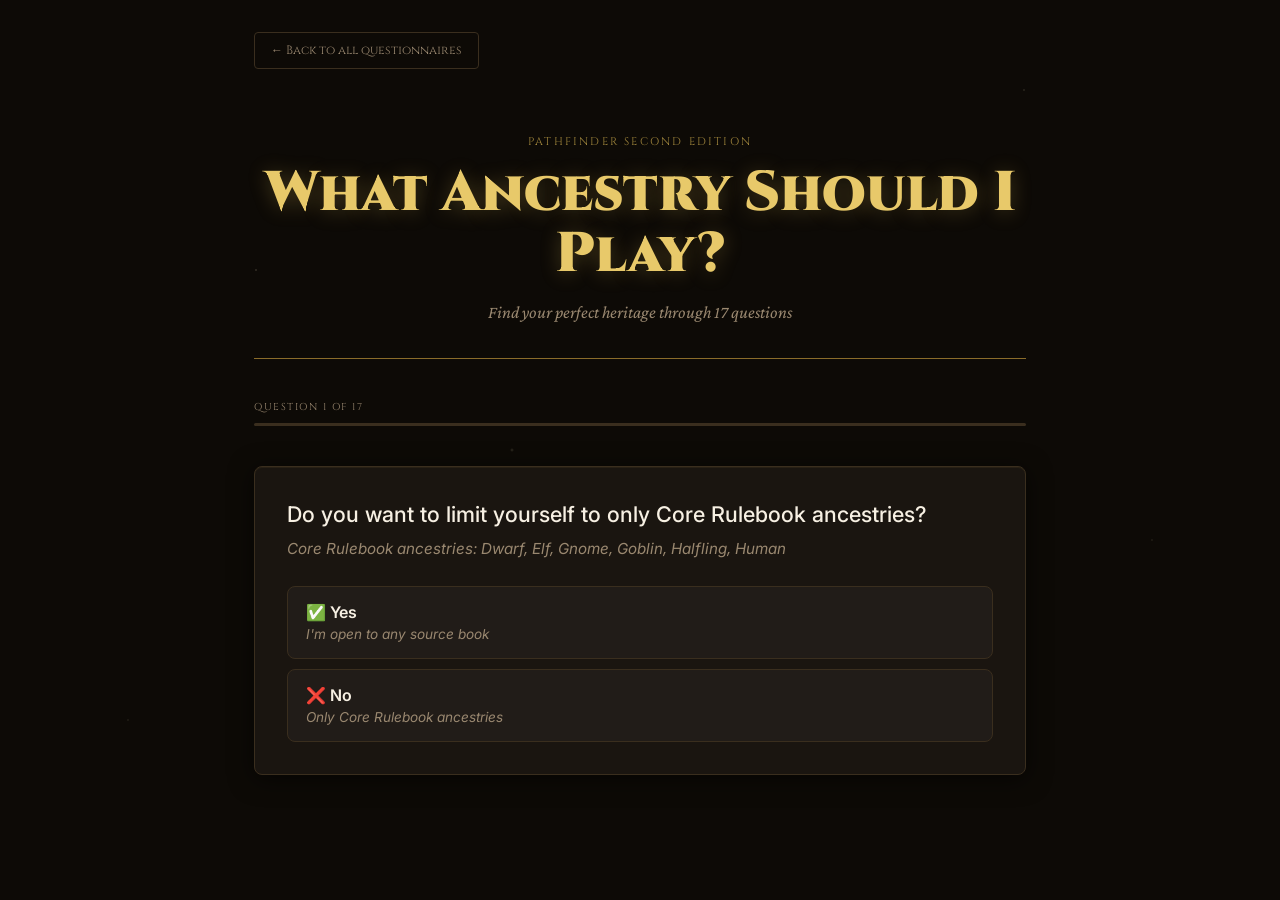
==== commit 5f9da95b: "Fixes to the way files are served for races; new tags to some races" ====
--- a/questionnaires/race-picker.html
+++ b/questionnaires/race-picker.html
@@ -333,6 +333,11 @@
 let secondaryStat = "";
 
 async function loadAncestries() {
+  // Debug: Check what path we're on
+  console.log("Current path:", window.location.pathname);
+  console.log("Full URL:", window.location.href);
+  console.log("Base path:", window.location.pathname.substring(0, window.location.pathname.lastIndexOf('/')));
+  
   const sourceFiles = [
     "core-rulebook.json",
     "advanced-players-guide.json",
@@ -341,34 +346,40 @@
     "miscellaneous-ancestries.json"
   ];
   
-  // Detect if we're on GitHub Pages
-  const isGitHubPages = window.location.hostname.includes('github.io');
-  const basePath = isGitHubPages ? '/PF2E_TOOLS' : '..';
-  
   const loaded = [];
   
   for (const sourceFile of sourceFiles) {
-    try {
-      const url = `${basePath}/races/${sourceFile}`;
-      console.log(`Fetching: ${url}`); // Debug
-      
-      const res = await fetch(url);
-      if (res.ok) {
-        const data = await res.json();
-        for (const ancestry of data.ancestries) {
-          ancestry.source = data.source;
-          loaded.push(ancestry);
-          ancestryMap.set(ancestry.id, ancestry);
+    // Try different path options
+    const possiblePaths = [
+      `../races/${sourceFile}`,  // Original
+      `races/${sourceFile}`,      // Same directory
+      `/PF2E_TOOLS/races/${sourceFile}`, // Absolute from domain root
+      `./races/${sourceFile}`,    // Current directory
+      `../../races/${sourceFile}` // Up two levels
+    ];
+    
+    for (const testPath of possiblePaths) {
+      try {
+        console.log(`Testing path: ${testPath}`);
+        const res = await fetch(testPath);
+        if (res.ok) {
+          console.log(`✅ Found at: ${testPath}`);
+          const data = await res.json();
+          for (const ancestry of data.ancestries) {
+            ancestry.source = data.source;
+            loaded.push(ancestry);
+            ancestryMap.set(ancestry.id, ancestry);
+          }
+          break; // Found it, stop testing paths for this file
         }
-      } else {
-        console.warn(`Could not load ${sourceFile} - status: ${res.status}`);
+      } catch (e) {
+        // Continue to next path
       }
-    } catch (e) {
-      console.warn(`Error loading ${sourceFile}:`, e);
     }
   }
   
   ANCESTRIES = loaded;
+  console.log(`Total loaded: ${ANCESTRIES.length}`);
   return ANCESTRIES.length > 0;
 }
 
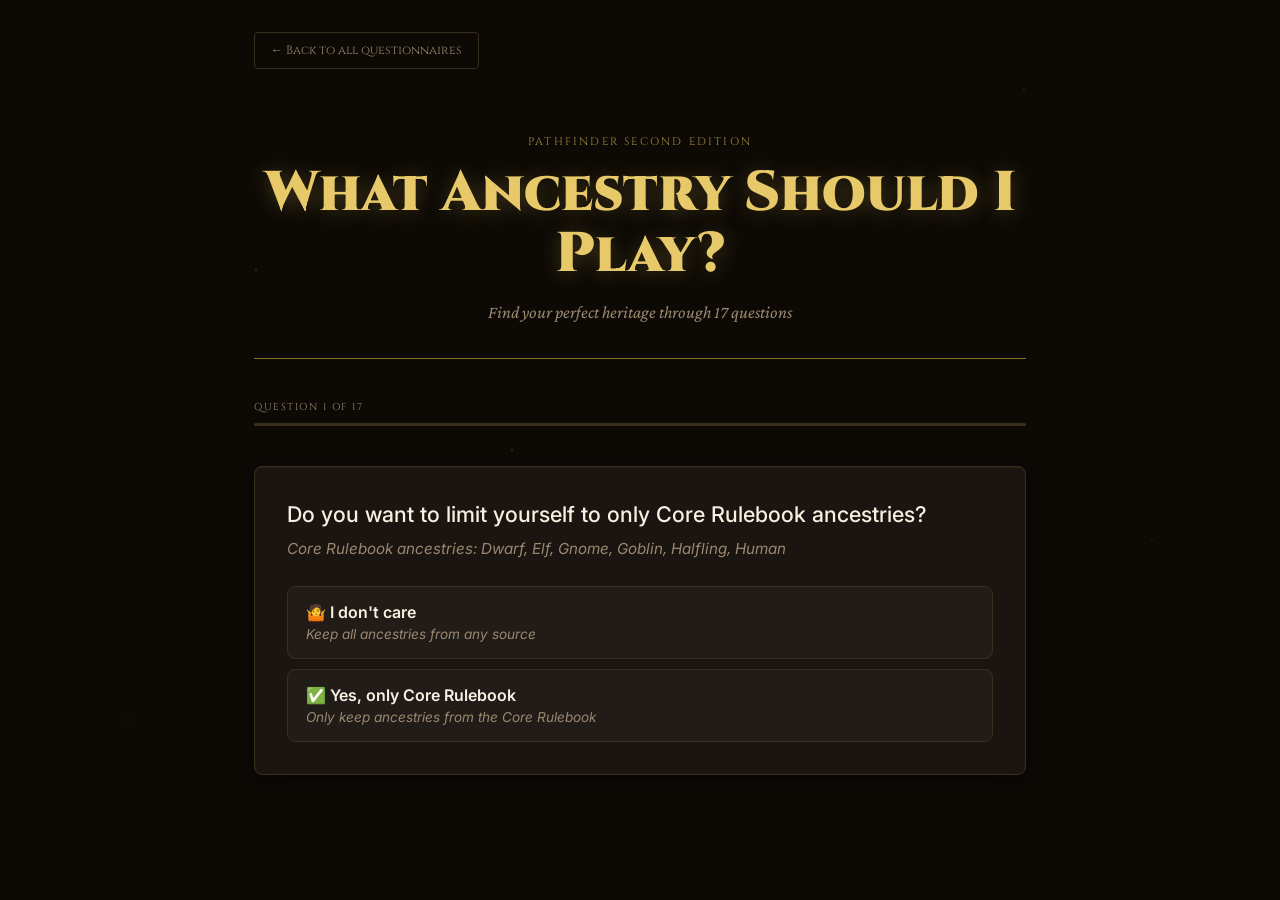
==== commit f05de286: "better question phrasing" ====
--- a/questionnaires/race-picker.html
+++ b/questionnaires/race-picker.html
@@ -201,126 +201,128 @@
 let ANCESTRIES = [];
 let ancestryMap = new Map();
 
-// Updated questions - "Yes" means "keep these", "No" means "eliminate these"
+// Questions with proper options
+// Each question has: text, sub, type, eliminateOnNo (for avoidance questions), keepOnYes (for requirement questions)
 const QUESTIONS = [
   {
     id: "q0",
     text: "Do you want to limit yourself to only Core Rulebook ancestries?",
     sub: "Core Rulebook ancestries: Dwarf, Elf, Gnome, Goblin, Halfling, Human",
-    keepOnYes: ["core"],           // Yes = only core, so keep core, eliminate non_core
-    eliminateOnNo: ["non_core"]    // No = keep all, so don't eliminate non_core
+    type: "limit",
+    eliminateIfPrefer: ["non_core"]  // "Yes, only Core" eliminates non_core
   },
   {
     id: "q1",
     text: "Is it okay if your ancestry is universally feared, hated, or enslaved in most of Golarion?",
     sub: "Examples: Goblins, Orcs, Kobolds, Drow, and similar ancestries with difficult reputations.",
-    keepOnYes: ["feared_culture"],
-    eliminateOnNo: ["feared_culture"]
+    type: "avoid",
+    avoidTag: "feared_culture"
   },
   {
     id: "q2",
     text: "Is it okay if your character has no conventional soul (reincarnating, construct, or undead)?",
     sub: "Examples: Samsaran, Skeleton, Automaton, Android, Poppet.",
-    keepOnYes: ["no_soul"],
-    eliminateOnNo: ["no_soul"]
+    type: "avoid",
+    avoidTag: "no_soul"
   },
   {
     id: "q3",
     text: "Is it okay if your character has a strong compulsion, taboo, or instinct that limits roleplay?",
     sub: "Examples: Kobolds serving dragons, Tengu hoarding shiny objects, Hobgoblins' rigid discipline.",
-    keepOnYes: ["compulsion"],
-    eliminateOnNo: ["compulsion"]
+    type: "avoid",
+    avoidTag: "compulsion"
   },
   {
     id: "q4",
     text: "Is it okay if you are obviously non-human (fur, scales, feathers, plant body)?",
     sub: "NPCs will often react to you as strange or frightening.",
-    keepOnYes: ["non_human_appearance"],
-    eliminateOnNo: ["non_human_appearance"]
+    type: "avoid",
+    avoidTag: "non_human_appearance"
   },
   {
     id: "q5",
     text: "Do you prefer to be a mammal (warm-blooded with fur/hair)?",
-    sub: "Answer YES to keep only mammals. Answer NO to keep only non-mammals.",
-    keepOnYes: ["mammal"],
-    keepOnNo: ["non_mammal"]
+    sub: "Answer YES to prefer mammals, NO to prefer non-mammals (reptiles, birds, plants, fish).",
+    type: "preference",
+    preferYesTag: "mammal",
+    preferNoTag: "non_mammal"
   },
   {
     id: "q6",
     text: "Is it okay to be a non-mammal (reptile, bird, plant, amphibian, fish)?",
     sub: "Examples: Lizardfolk, Tengu, Leshy, Grippli, Merfolk.",
-    keepOnYes: ["non_mammal"],
-    eliminateOnNo: ["non_mammal"]
+    type: "avoid",
+    avoidTag: "non_mammal"
   },
   {
     id: "q7",
     text: "Is it okay to be Small size (2-4 feet tall)?",
     sub: "Small ancestries: Goblins, Halflings, Kobolds, Ratfolk, Sprites, Gnomes, Leshys.",
-    keepOnYes: ["small"],
-    eliminateOnNo: ["small"]
+    type: "avoid",
+    avoidTag: "small"
   },
   {
     id: "q8",
     text: "Is it okay to be Large size (7-10+ feet tall)?",
     sub: "Large ancestries: Centaur, Minotaur, Jotunborn (giant-kin).",
-    keepOnYes: ["large"],
-    eliminateOnNo: ["large"]
+    type: "avoid",
+    avoidTag: "large"
   },
   {
     id: "q9",
-    text: "Does your ancestry need to have extra useful limbs (more than 2 arms/legs, a functional tail, wings, etc.)?",
-    sub: "YES = your ancestry MUST have extra limbs (centaur, vanara, strix, anadi, etc.). NO = you're fine with standard 2 arms/2 legs.",
-    keepOnYes: ["extra_limbs"],
-    eliminateOnNo: ["extra_limbs"]
+    text: "Does your ancestry need to have extra useful limbs (more than 2 arms/legs, functional tail, wings, etc.)?",
+    sub: "Examples: Centaurs (4 legs), Vanara (prehensile tail), Strix (wings), Anadi (8 legs).",
+    type: "require",
+    requireTag: "extra_limbs"
   },
   {
     id: "q10",
     text: "Is it okay to be a construct or animated object (no need to eat/sleep/breathe)?",
     sub: "Examples: Automaton, Poppet, Skeleton, Android.",
-    keepOnYes: ["construct"],
-    eliminateOnNo: ["construct"]
+    type: "avoid",
+    avoidTag: "construct"
   },
   {
     id: "q11",
     text: "Is it okay to be made of living plant matter (vulnerable to fire & plant magic)?",
     sub: "Examples: Leshy and Ghoran.",
-    keepOnYes: ["plant"],
-    eliminateOnNo: ["plant"]
+    type: "avoid",
+    avoidTag: "plant"
   },
   {
     id: "q12",
     text: "Is it okay to have light blindness (dazzled in sunlight, need goggles or magic to function outdoors)?",
     sub: "Examples: Some Kobold heritages and Drow.",
-    keepOnYes: ["light_blindness"],
-    eliminateOnNo: ["light_blindness"]
+    type: "avoid",
+    avoidTag: "light_blindness"
   },
   {
     id: "q13",
     text: "Do you require darkvision (ability to see in total darkness as if it were dim light)?",
     sub: "Ancestries with darkvision: Dwarf, Elf, Orc, Hobgoblin, Kobold, Fetchling, Strix, Caligni, Surki, Drow, Wayang.",
-    keepOnYes: ["requires_darkvision"],
-    eliminateOnNo: ["requires_darkvision"]
+    type: "require",
+    requireTag: "requires_darkvision"
   },
   {
     id: "q14",
     text: "Is it okay to need to breathe water (can't stay on land long without magic or equipment)?",
     sub: "Aquatic ancestries: Merfolk, Athamaru, Azarketi, Undine.",
-    keepOnYes: ["water_breather"],
-    eliminateOnNo: ["water_breather"]
+    type: "avoid",
+    avoidTag: "water_breather"
   },
   {
     id: "q15",
     text: "Is it okay to be unable to walk on land without assistance (magic, wheelchair, being carried)?",
     sub: "This primarily affects Merfolk and fully aquatic ancestries.",
-    keepOnYes: ["land_disabled"],
-    eliminateOnNo: ["land_disabled"]
+    type: "avoid",
+    avoidTag: "land_disabled"
   },
   {
     id: "q16",
     text: "Is it okay to have body shape restrictions (can't wear standard armor or use standard weapons)?",
     sub: "Affects Centaurs, Strix, Awakened Animals, Nagaji, Merfolk.",
-    keepOnYes: ["body_shape_restriction"],
-    eliminateOnNo: ["body_shape_restriction"]
+    type: "avoid",
+    avoidTag: "body_shape_restriction"
   }
 ];
 
@@ -333,11 +335,6 @@
 let secondaryStat = "";
 
 async function loadAncestries() {
-  // Debug: Check what path we're on
-  console.log("Current path:", window.location.pathname);
-  console.log("Full URL:", window.location.href);
-  console.log("Base path:", window.location.pathname.substring(0, window.location.pathname.lastIndexOf('/')));
-  
   const sourceFiles = [
     "core-rulebook.json",
     "advanced-players-guide.json",
@@ -349,37 +346,22 @@
   const loaded = [];
   
   for (const sourceFile of sourceFiles) {
-    // Try different path options
-    const possiblePaths = [
-      `../races/${sourceFile}`,  // Original
-      `races/${sourceFile}`,      // Same directory
-      `/PF2E_TOOLS/races/${sourceFile}`, // Absolute from domain root
-      `./races/${sourceFile}`,    // Current directory
-      `../../races/${sourceFile}` // Up two levels
-    ];
-    
-    for (const testPath of possiblePaths) {
-      try {
-        console.log(`Testing path: ${testPath}`);
-        const res = await fetch(testPath);
-        if (res.ok) {
-          console.log(`✅ Found at: ${testPath}`);
-          const data = await res.json();
-          for (const ancestry of data.ancestries) {
-            ancestry.source = data.source;
-            loaded.push(ancestry);
-            ancestryMap.set(ancestry.id, ancestry);
-          }
-          break; // Found it, stop testing paths for this file
+    try {
+      const res = await fetch(`../races/${sourceFile}`);
+      if (res.ok) {
+        const data = await res.json();
+        for (const ancestry of data.ancestries) {
+          ancestry.source = data.source;
+          loaded.push(ancestry);
+          ancestryMap.set(ancestry.id, ancestry);
         }
-      } catch (e) {
-        // Continue to next path
       }
+    } catch (e) {
+      console.warn(`Could not load ${sourceFile}:`, e);
     }
   }
   
   ANCESTRIES = loaded;
-  console.log(`Total loaded: ${ANCESTRIES.length}`);
   return ANCESTRIES.length > 0;
 }
 
@@ -393,38 +375,30 @@
     for (let i = 0; i < QUESTIONS.length; i++) {
       const q = QUESTIONS[i];
       const answer = answers[i];
-      if (answer === undefined) continue;
+      if (answer === undefined || answer === "dontcare") continue;
       
-      // Handle Q0 specially (Core Rulebook preference)
-      if (i === 0) {
-        if (answer === true && q.keepOnYes) {
-          // Yes = only core, eliminate non-core
-          for (const tag of q.keepOnYes) {
-            if (!ancestry.tags || !ancestry.tags.includes(tag)) {
-              eliminated = true;
-              eliminationReason = `Q0: You want only Core Rulebook ancestries, but ${ancestry.name} is not from Core Rulebook.`;
-              break;
-            }
-          }
+      // Q0: "Yes, only Core" eliminates non_core
+      if (i === 0 && answer === "yes") {
+        if (!ancestry.tags || !ancestry.tags.includes("core")) {
+          eliminated = true;
+          eliminationReason = `Q0: You want only Core Rulebook ancestries, but ${ancestry.name} is not from Core Rulebook.`;
+          break;
         }
-        if (eliminated) break;
         continue;
       }
       
-      // Handle Q5 specially (mammal vs non-mammal preference)
+      // Q5: Mammal vs non-mammal preference
       if (i === 5) {
-        if (answer === true && q.keepOnYes) {
-          // Yes = keep only mammals
-          let isMammal = ancestry.tags && ancestry.tags.includes("mammal");
-          if (!isMammal) {
+        if (answer === "yes") {
+          // Prefer mammals - eliminate non-mammals
+          if (!ancestry.tags || !ancestry.tags.includes("mammal")) {
             eliminated = true;
             eliminationReason = `Q5: You prefer mammals, but ${ancestry.name} is not a mammal.`;
             break;
           }
-        } else if (answer === false && q.keepOnNo) {
-          // No = keep only non-mammals
-          let isNonMammal = ancestry.tags && ancestry.tags.includes("non_mammal");
-          if (!isNonMammal) {
+        } else if (answer === "no") {
+          // Prefer non-mammals - eliminate mammals
+          if (!ancestry.tags || !ancestry.tags.includes("non_mammal")) {
             eliminated = true;
             eliminationReason = `Q5: You prefer non-mammals, but ${ancestry.name} is a mammal.`;
             break;
@@ -433,22 +407,25 @@
         continue;
       }
       
-      // For all other questions
-      if (answer === true && q.keepOnYes) {
-        // Yes means "keep these" - no elimination, just continue
-        continue;
-      } else if (answer === false && q.eliminateOnNo) {
-        // No means "eliminate these"
-        for (const tag of q.eliminateOnNo) {
-          if (ancestry.tags && ancestry.tags.includes(tag)) {
-            eliminated = true;
-            eliminationReason = `Q${i}: You said NO to "${q.text.substring(0, 60)}..." - ${ancestry.name} has the tag "${tag}".`;
-            break;
-          }
+      // "avoid" type questions: "No, avoid X" eliminates ancestries with the tag
+      if (q.type === "avoid" && answer === "no") {
+        if (ancestry.tags && ancestry.tags.includes(q.avoidTag)) {
+          eliminated = true;
+          eliminationReason = `Q${i}: You want to avoid ${q.avoidTag.replace(/_/g, ' ')}, and ${ancestry.name} has this trait.`;
+          break;
         }
       }
       
-      if (eliminated) break;
+      // "require" type questions: "Yes, I need X" eliminates ancestries without the tag
+      if (q.type === "require" && answer === "yes") {
+        if (!ancestry.tags || !ancestry.tags.includes(q.requireTag)) {
+          eliminated = true;
+          eliminationReason = `Q${i}: You require ${q.requireTag.replace(/_/g, ' ')}, but ${ancestry.name} does not have this trait.`;
+          break;
+        }
+      }
+      
+      // "limit" type questions are handled above (Q0 only)
     }
     
     if (eliminated) {
@@ -475,6 +452,59 @@
   });
 }
 
+function getChoiceButtons(q, index) {
+  if (q.type === "avoid") {
+    return `
+      <button class="choice-btn" onclick="answerQuestion('dontcare')">
+        <span class="choice-title">🤷 I don't care</span>
+        <span class="choice-sub">Keep all ancestries regardless of this trait</span>
+      </button>
+      <button class="choice-btn" onclick="answerQuestion('no')">
+        <span class="choice-title">❌ No, avoid these</span>
+        <span class="choice-sub">Eliminate ancestries with this trait</span>
+      </button>
+    `;
+  } else if (q.type === "require") {
+    return `
+      <button class="choice-btn" onclick="answerQuestion('dontcare')">
+        <span class="choice-title">🤷 I don't care</span>
+        <span class="choice-sub">Keep all ancestries regardless of this trait</span>
+      </button>
+      <button class="choice-btn" onclick="answerQuestion('yes')">
+        <span class="choice-title">✅ Yes, I require this</span>
+        <span class="choice-sub">Only keep ancestries with this trait</span>
+      </button>
+    `;
+  } else if (q.type === "limit") {
+    return `
+      <button class="choice-btn" onclick="answerQuestion('dontcare')">
+        <span class="choice-title">🤷 I don't care</span>
+        <span class="choice-sub">Keep all ancestries from any source</span>
+      </button>
+      <button class="choice-btn" onclick="answerQuestion('yes')">
+        <span class="choice-title">✅ Yes, only Core Rulebook</span>
+        <span class="choice-sub">Only keep ancestries from the Core Rulebook</span>
+      </button>
+    `;
+  } else if (q.type === "preference") {
+    return `
+      <button class="choice-btn" onclick="answerQuestion('dontcare')">
+        <span class="choice-title">🤷 I don't care</span>
+        <span class="choice-sub">Keep both mammals and non-mammals</span>
+      </button>
+      <button class="choice-btn" onclick="answerQuestion('yes')">
+        <span class="choice-title">🐾 Yes, prefer mammals</span>
+        <span class="choice-sub">Only keep warm-blooded ancestries with fur/hair</span>
+      </button>
+      <button class="choice-btn" onclick="answerQuestion('no')">
+        <span class="choice-title">🦎 No, prefer non-mammals</span>
+        <span class="choice-sub">Only keep reptiles, birds, plants, fish, etc.</span>
+      </button>
+    `;
+  }
+  return "";
+}
+
 function renderQuestion() {
   const q = QUESTIONS[currentQuestionIndex];
   const answeredCount = answers.filter(a => a !== undefined).length;
@@ -494,14 +524,7 @@
       <div class="q-text">${q.text}</div>
       ${q.sub ? `<div class="q-sub">${q.sub}</div>` : ""}
       <div class="choices" style="margin-top: 1.5rem;">
-        <button class="choice-btn" onclick="answerQuestion(true)">
-          <span class="choice-title">✅ Yes</span>
-          <span class="choice-sub">${currentQuestionIndex === 0 ? "I'm open to any source book" : (currentQuestionIndex === 9 ? "Yes, I need extra limbs" : "Yes, this is okay with me")}</span>
-        </button>
-        <button class="choice-btn" onclick="answerQuestion(false)">
-          <span class="choice-title">❌ No</span>
-          <span class="choice-sub">${currentQuestionIndex === 0 ? "Only Core Rulebook ancestries" : (currentQuestionIndex === 9 ? "No, standard 2 arms/2 legs is fine" : "No, eliminate ancestries with this trait")}</span>
-        </button>
+        ${getChoiceButtons(q, currentQuestionIndex)}
       </div>
     </div>
   `;
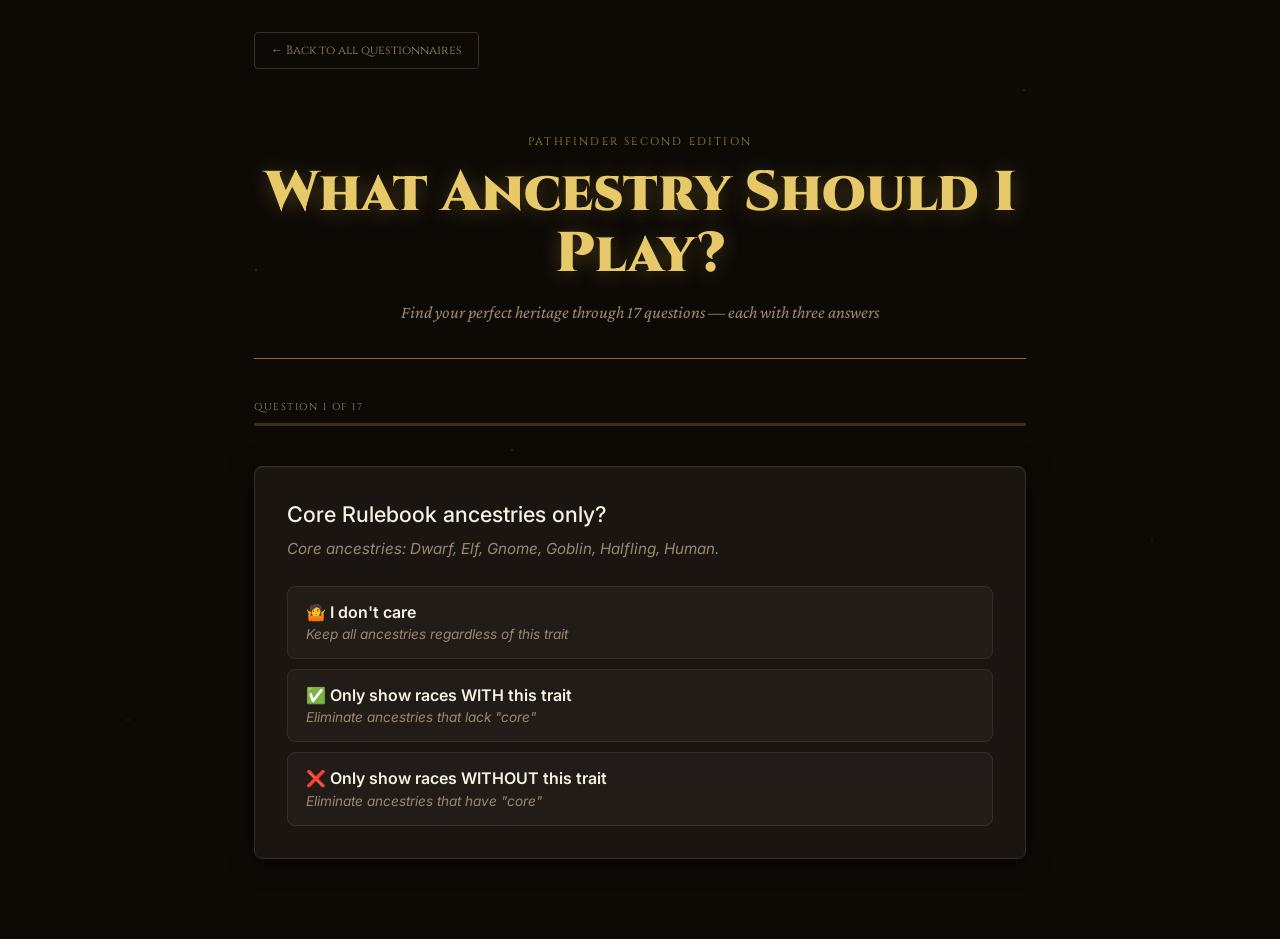
==== commit 7fe1e279: "Fixed questions to clarify" ====
--- a/questionnaires/race-picker.html
+++ b/questionnaires/race-picker.html
@@ -190,7 +190,7 @@
   <header class="site-header">
     <div class="eyebrow">Pathfinder Second Edition</div>
     <h1>What Ancestry Should I Play?</h1>
-    <p class="subtitle">Find your perfect heritage through 17 questions</p>
+    <p class="subtitle">Find your perfect heritage through 17 questions — each with three answers</p>
   </header>
 
   <div id="app"></div>
@@ -201,133 +201,118 @@
 let ANCESTRIES = [];
 let ancestryMap = new Map();
 
-// Questions with proper options
-// Each question has: text, sub, type, eliminateOnNo (for avoidance questions), keepOnYes (for requirement questions)
+// ============================================================
+// QUESTIONS: 1 question per tag, each with 3 answers:
+// "I don't care", "Only show me races WITH this trait", "Only show me races WITHOUT this trait"
+// ============================================================
 const QUESTIONS = [
   {
-    id: "q0",
-    text: "Do you want to limit yourself to only Core Rulebook ancestries?",
-    sub: "Core Rulebook ancestries: Dwarf, Elf, Gnome, Goblin, Halfling, Human",
-    type: "limit",
-    eliminateIfPrefer: ["non_core"]  // "Yes, only Core" eliminates non_core
-  },
-  {
-    id: "q1",
-    text: "Is it okay if your ancestry is universally feared, hated, or enslaved in most of Golarion?",
-    sub: "Examples: Goblins, Orcs, Kobolds, Drow, and similar ancestries with difficult reputations.",
-    type: "avoid",
-    avoidTag: "feared_culture"
-  },
-  {
-    id: "q2",
-    text: "Is it okay if your character has no conventional soul (reincarnating, construct, or undead)?",
-    sub: "Examples: Samsaran, Skeleton, Automaton, Android, Poppet.",
-    type: "avoid",
-    avoidTag: "no_soul"
-  },
-  {
-    id: "q3",
-    text: "Is it okay if your character has a strong compulsion, taboo, or instinct that limits roleplay?",
-    sub: "Examples: Kobolds serving dragons, Tengu hoarding shiny objects, Hobgoblins' rigid discipline.",
-    type: "avoid",
-    avoidTag: "compulsion"
-  },
-  {
-    id: "q4",
-    text: "Is it okay if you are obviously non-human (fur, scales, feathers, plant body)?",
-    sub: "NPCs will often react to you as strange or frightening.",
-    type: "avoid",
-    avoidTag: "non_human_appearance"
-  },
-  {
-    id: "q5",
-    text: "Do you prefer to be a mammal (warm-blooded with fur/hair)?",
-    sub: "Answer YES to prefer mammals, NO to prefer non-mammals (reptiles, birds, plants, fish).",
-    type: "preference",
-    preferYesTag: "mammal",
-    preferNoTag: "non_mammal"
-  },
-  {
-    id: "q6",
-    text: "Is it okay to be a non-mammal (reptile, bird, plant, amphibian, fish)?",
-    sub: "Examples: Lizardfolk, Tengu, Leshy, Grippli, Merfolk.",
-    type: "avoid",
-    avoidTag: "non_mammal"
-  },
-  {
-    id: "q7",
-    text: "Is it okay to be Small size (2-4 feet tall)?",
-    sub: "Small ancestries: Goblins, Halflings, Kobolds, Ratfolk, Sprites, Gnomes, Leshys.",
-    type: "avoid",
-    avoidTag: "small"
-  },
-  {
-    id: "q8",
-    text: "Is it okay to be Large size (7-10+ feet tall)?",
-    sub: "Large ancestries: Centaur, Minotaur, Jotunborn (giant-kin).",
-    type: "avoid",
-    avoidTag: "large"
-  },
-  {
-    id: "q9",
-    text: "Does your ancestry need to have extra useful limbs (more than 2 arms/legs, functional tail, wings, etc.)?",
-    sub: "Examples: Centaurs (4 legs), Vanara (prehensile tail), Strix (wings), Anadi (8 legs).",
-    type: "require",
-    requireTag: "extra_limbs"
-  },
-  {
-    id: "q10",
-    text: "Is it okay to be a construct or animated object (no need to eat/sleep/breathe)?",
+    id: "q_core",
+    text: "Core Rulebook ancestries only?",
+    sub: "Core ancestries: Dwarf, Elf, Gnome, Goblin, Halfling, Human.",
+    tag: "core",
+    // "WITH" = only core, "WITHOUT" = only non_core
+  },
+  {
+    id: "q_feared_culture",
+    text: "Universally feared, hated, or enslaved ancestries?",
+    sub: "Examples: Goblins, Orcs, Kobolds, Drow, Hobgoblins, Anadi, Fleshwarp, Goloma, Nagaji, Strix, Caligni, Dragonet, Jotunborn, Minotaur, Surki.",
+    tag: "feared_culture"
+  },
+  {
+    id: "q_no_soul",
+    text: "Ancestries with no conventional soul (reincarnating, construct, or undead)?",
+    sub: "Examples: Samsaran, Skeleton, Automaton, Android, Poppet, Conrasu, Fleshwarp, Ghoran, Aphorite, Ganzi, Ifrit, Oread, Sylph, Undine, Awakened Animal.",
+    tag: "no_soul"
+  },
+  {
+    id: "q_compulsion",
+    text: "Ancestries with strong compulsion, taboo, or instinct limiting roleplay?",
+    sub: "Examples: Kobolds serving dragons, Tengu hoarding, Hobgoblin discipline, Goblin pyromania, Minotaur rage, Wayang shadow obsession.",
+    tag: "compulsion"
+  },
+  {
+    id: "q_non_human_appearance",
+    text: "Obviously non-human ancestries (fur, scales, feathers, plant body)?",
+    sub: "NPCs may react to you as strange or frightening. Most non-core ancestries have this trait.",
+    tag: "non_human_appearance"
+  },
+  {
+    id: "q_mammal",
+    text: "Mammal ancestries (warm-blooded with fur/hair)?",
+    sub: "Examples: Dwarf, Elf, Human, Catfolk, Ratfolk, Orc, Hobgoblin, Kitsune, Fetchling, Kashrishi, Samsaran, Vanara, plus many planetouched.",
+    tag: "mammal"
+  },
+  {
+    id: "q_non_mammal",
+    text: "Non-mammal ancestries (reptile, bird, plant, amphibian, fish)?",
+    sub: "Examples: Lizardfolk, Kobold, Tengu, Leshy, Anadi, Azarketi, Conrasu, Fleshwarp, Goloma, Grippli, Nagaji, Shisk, Sprite, Strix, Dragonet, Merfolk, Surki, Tripkee, Athamaru.",
+    tag: "non_mammal"
+  },
+  {
+    id: "q_small",
+    text: "Small size ancestries (2-4 feet tall)?",
+    sub: "Examples: Gnome, Goblin, Halfling, Ratfolk, Kobold, Leshy, Grippli, Kashrishi, Poppet, Sprite, Caligni, Dragonet, Shoony, Surki, Tripkee, Wayang.",
+    tag: "small"
+  },
+  {
+    id: "q_large",
+    text: "Large size ancestries (7-10+ feet tall)?",
+    sub: "Examples: Centaur, Minotaur, Jotunborn (giant-kin).",
+    tag: "large"
+  },
+  {
+    id: "q_extra_limbs",
+    text: "Extra useful limbs (more than 2 arms/legs, functional tail, wings, etc.)?",
+    sub: "Examples: Centaurs (4 legs), Vanara (prehensile tail), Strix (wings), Anadi (8 legs), Conrasu, Goloma, Dragonet, Sarangay, Surki, Awakened Animal.",
+    tag: "extra_limbs"
+  },
+  {
+    id: "q_construct",
+    text: "Construct or animated object ancestries (no need to eat/sleep/breathe)?",
     sub: "Examples: Automaton, Poppet, Skeleton, Android.",
-    type: "avoid",
-    avoidTag: "construct"
-  },
-  {
-    id: "q11",
-    text: "Is it okay to be made of living plant matter (vulnerable to fire & plant magic)?",
-    sub: "Examples: Leshy and Ghoran.",
-    type: "avoid",
-    avoidTag: "plant"
-  },
-  {
-    id: "q12",
-    text: "Is it okay to have light blindness (dazzled in sunlight, need goggles or magic to function outdoors)?",
-    sub: "Examples: Some Kobold heritages and Drow.",
-    type: "avoid",
-    avoidTag: "light_blindness"
-  },
-  {
-    id: "q13",
-    text: "Do you require darkvision (ability to see in total darkness as if it were dim light)?",
+    tag: "construct"
+  },
+  {
+    id: "q_plant",
+    text: "Plant matter ancestries (vulnerable to fire & plant magic)?",
+    sub: "Examples: Leshy, Ghoran.",
+    tag: "plant"
+  },
+  {
+    id: "q_light_blindness",
+    text: "Light blindness (dazzled in sunlight, need goggles or magic)?",
+    sub: "Examples: Some Kobold heritages, Drow.",
+    tag: "light_blindness"
+  },
+  {
+    id: "q_requires_darkvision",
+    text: "Darkvision (ability to see in total darkness)?",
     sub: "Ancestries with darkvision: Dwarf, Elf, Orc, Hobgoblin, Kobold, Fetchling, Strix, Caligni, Surki, Drow, Wayang.",
-    type: "require",
-    requireTag: "requires_darkvision"
-  },
-  {
-    id: "q14",
-    text: "Is it okay to need to breathe water (can't stay on land long without magic or equipment)?",
+    tag: "requires_darkvision"
+  },
+  {
+    id: "q_water_breather",
+    text: "Water breathing (needs to breathe water, can't stay on land long)?",
     sub: "Aquatic ancestries: Merfolk, Athamaru, Azarketi, Undine.",
-    type: "avoid",
-    avoidTag: "water_breather"
-  },
-  {
-    id: "q15",
-    text: "Is it okay to be unable to walk on land without assistance (magic, wheelchair, being carried)?",
+    tag: "water_breather"
+  },
+  {
+    id: "q_land_disabled",
+    text: "Cannot walk on land without assistance (magic, wheelchair, being carried)?",
     sub: "This primarily affects Merfolk and fully aquatic ancestries.",
-    type: "avoid",
-    avoidTag: "land_disabled"
-  },
-  {
-    id: "q16",
-    text: "Is it okay to have body shape restrictions (can't wear standard armor or use standard weapons)?",
+    tag: "land_disabled"
+  },
+  {
+    id: "q_body_shape_restriction",
+    text: "Body shape restrictions (can't wear standard armor or use standard weapons)?",
     sub: "Affects Centaurs, Strix, Awakened Animals, Nagaji, Merfolk.",
-    type: "avoid",
-    avoidTag: "body_shape_restriction"
+    tag: "body_shape_restriction"
   }
 ];
 
 let currentQuestionIndex = 0;
-let answers = [];
+let answers = []; // stores "dontcare", "with", "without"
 let eliminatedAncestries = new Set();
 let remainingAncestries = [];
 let showStatPrompt = false;
@@ -377,55 +362,23 @@
       const answer = answers[i];
       if (answer === undefined || answer === "dontcare") continue;
       
-      // Q0: "Yes, only Core" eliminates non_core
-      if (i === 0 && answer === "yes") {
-        if (!ancestry.tags || !ancestry.tags.includes("core")) {
+      const hasTag = ancestry.tags && ancestry.tags.includes(q.tag);
+      
+      if (answer === "with") {
+        // Only show races WITH this trait
+        if (!hasTag) {
           eliminated = true;
-          eliminationReason = `Q0: You want only Core Rulebook ancestries, but ${ancestry.name} is not from Core Rulebook.`;
+          eliminationReason = `${q.text.substring(0, 60)}... You wanted ONLY ancestries WITH this trait, but ${ancestry.name} does NOT have it.`;
           break;
         }
-        continue;
-      }
-      
-      // Q5: Mammal vs non-mammal preference
-      if (i === 5) {
-        if (answer === "yes") {
-          // Prefer mammals - eliminate non-mammals
-          if (!ancestry.tags || !ancestry.tags.includes("mammal")) {
-            eliminated = true;
-            eliminationReason = `Q5: You prefer mammals, but ${ancestry.name} is not a mammal.`;
-            break;
-          }
-        } else if (answer === "no") {
-          // Prefer non-mammals - eliminate mammals
-          if (!ancestry.tags || !ancestry.tags.includes("non_mammal")) {
-            eliminated = true;
-            eliminationReason = `Q5: You prefer non-mammals, but ${ancestry.name} is a mammal.`;
-            break;
-          }
-        }
-        continue;
-      }
-      
-      // "avoid" type questions: "No, avoid X" eliminates ancestries with the tag
-      if (q.type === "avoid" && answer === "no") {
-        if (ancestry.tags && ancestry.tags.includes(q.avoidTag)) {
+      } else if (answer === "without") {
+        // Only show races WITHOUT this trait
+        if (hasTag) {
           eliminated = true;
-          eliminationReason = `Q${i}: You want to avoid ${q.avoidTag.replace(/_/g, ' ')}, and ${ancestry.name} has this trait.`;
+          eliminationReason = `${q.text.substring(0, 60)}... You wanted ONLY ancestries WITHOUT this trait, but ${ancestry.name} HAS it.`;
           break;
         }
       }
-      
-      // "require" type questions: "Yes, I need X" eliminates ancestries without the tag
-      if (q.type === "require" && answer === "yes") {
-        if (!ancestry.tags || !ancestry.tags.includes(q.requireTag)) {
-          eliminated = true;
-          eliminationReason = `Q${i}: You require ${q.requireTag.replace(/_/g, ' ')}, but ${ancestry.name} does not have this trait.`;
-          break;
-        }
-      }
-      
-      // "limit" type questions are handled above (Q0 only)
     }
     
     if (eliminated) {
@@ -453,56 +406,21 @@
 }
 
 function getChoiceButtons(q, index) {
-  if (q.type === "avoid") {
-    return `
-      <button class="choice-btn" onclick="answerQuestion('dontcare')">
-        <span class="choice-title">🤷 I don't care</span>
-        <span class="choice-sub">Keep all ancestries regardless of this trait</span>
-      </button>
-      <button class="choice-btn" onclick="answerQuestion('no')">
-        <span class="choice-title">❌ No, avoid these</span>
-        <span class="choice-sub">Eliminate ancestries with this trait</span>
-      </button>
-    `;
-  } else if (q.type === "require") {
-    return `
-      <button class="choice-btn" onclick="answerQuestion('dontcare')">
-        <span class="choice-title">🤷 I don't care</span>
-        <span class="choice-sub">Keep all ancestries regardless of this trait</span>
-      </button>
-      <button class="choice-btn" onclick="answerQuestion('yes')">
-        <span class="choice-title">✅ Yes, I require this</span>
-        <span class="choice-sub">Only keep ancestries with this trait</span>
-      </button>
-    `;
-  } else if (q.type === "limit") {
-    return `
-      <button class="choice-btn" onclick="answerQuestion('dontcare')">
-        <span class="choice-title">🤷 I don't care</span>
-        <span class="choice-sub">Keep all ancestries from any source</span>
-      </button>
-      <button class="choice-btn" onclick="answerQuestion('yes')">
-        <span class="choice-title">✅ Yes, only Core Rulebook</span>
-        <span class="choice-sub">Only keep ancestries from the Core Rulebook</span>
-      </button>
-    `;
-  } else if (q.type === "preference") {
-    return `
-      <button class="choice-btn" onclick="answerQuestion('dontcare')">
-        <span class="choice-title">🤷 I don't care</span>
-        <span class="choice-sub">Keep both mammals and non-mammals</span>
-      </button>
-      <button class="choice-btn" onclick="answerQuestion('yes')">
-        <span class="choice-title">🐾 Yes, prefer mammals</span>
-        <span class="choice-sub">Only keep warm-blooded ancestries with fur/hair</span>
-      </button>
-      <button class="choice-btn" onclick="answerQuestion('no')">
-        <span class="choice-title">🦎 No, prefer non-mammals</span>
-        <span class="choice-sub">Only keep reptiles, birds, plants, fish, etc.</span>
-      </button>
-    `;
-  }
-  return "";
+  // Three standardized answers for every question
+  return `
+    <button class="choice-btn" onclick="answerQuestion('dontcare')">
+      <span class="choice-title">🤷 I don't care</span>
+      <span class="choice-sub">Keep all ancestries regardless of this trait</span>
+    </button>
+    <button class="choice-btn" onclick="answerQuestion('with')">
+      <span class="choice-title">✅ Only show races WITH this trait</span>
+      <span class="choice-sub">Eliminate ancestries that lack "${q.tag.replace(/_/g, ' ')}"</span>
+    </button>
+    <button class="choice-btn" onclick="answerQuestion('without')">
+      <span class="choice-title">❌ Only show races WITHOUT this trait</span>
+      <span class="choice-sub">Eliminate ancestries that have "${q.tag.replace(/_/g, ' ')}"</span>
+    </button>
+  `;
 }
 
 function renderQuestion() {
@@ -603,7 +521,7 @@
         <div class="result-icon-wrap" style="background: var(--gold)">🌍</div>
         <div>
           <div class="result-name">Your Ancestry Matches</div>
-          <div class="result-tagline">Based on your answers</div>
+          <div class="result-tagline">Based on your 17 answers</div>
         </div>
       </div>
       
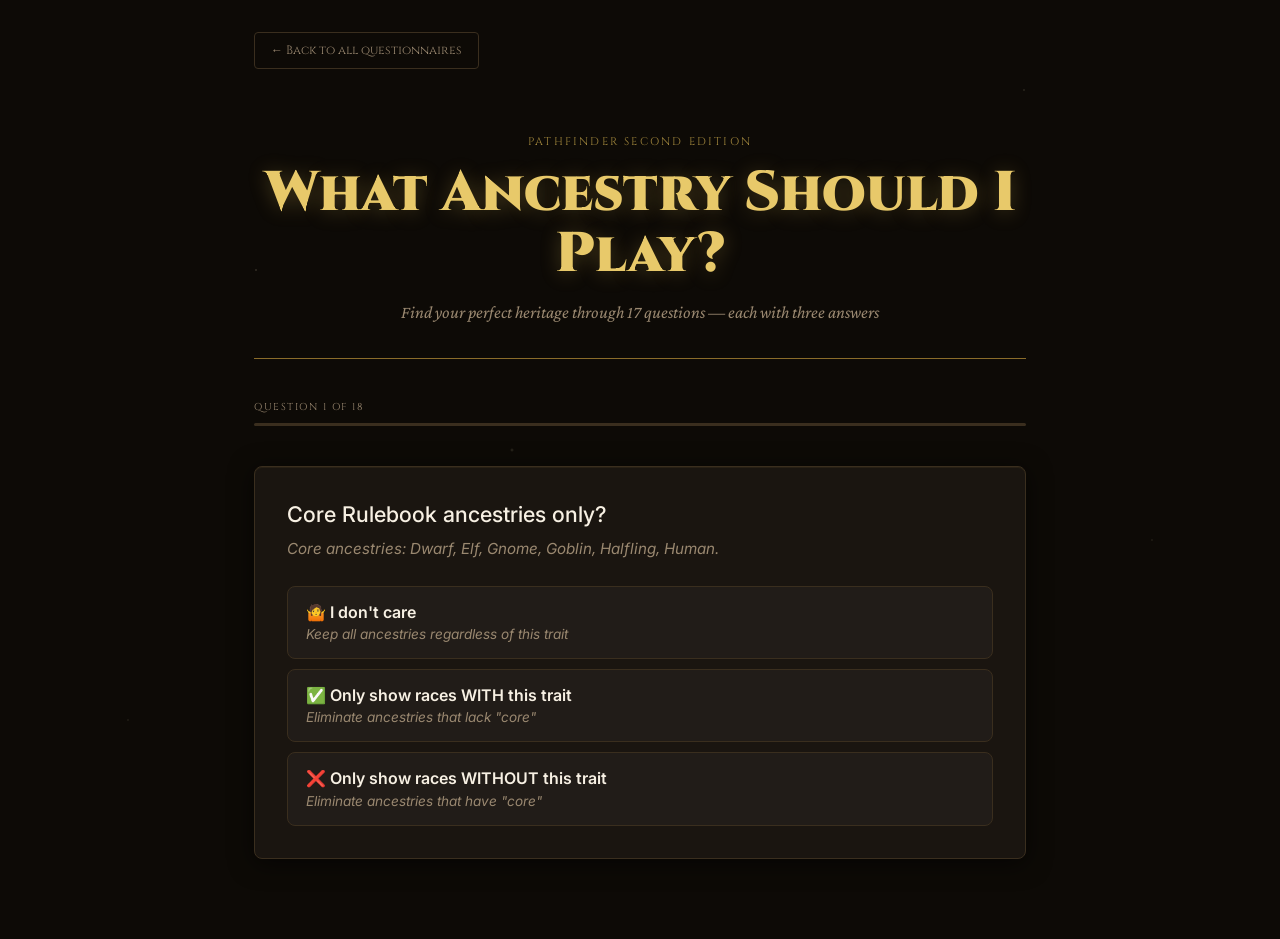
==== commit b83d182e: "change non_mammal to reptilian, add some more ancestry tags" ====
--- a/questionnaires/race-picker.html
+++ b/questionnaires/race-picker.html
@@ -237,18 +237,24 @@
     sub: "NPCs may react to you as strange or frightening. Most non-core ancestries have this trait.",
     tag: "non_human_appearance"
   },
-  {
-    id: "q_mammal",
-    text: "Mammal ancestries (warm-blooded with fur/hair)?",
-    sub: "Examples: Dwarf, Elf, Human, Catfolk, Ratfolk, Orc, Hobgoblin, Kitsune, Fetchling, Kashrishi, Samsaran, Vanara, plus many planetouched.",
-    tag: "mammal"
-  },
-  {
-    id: "q_non_mammal",
-    text: "Non-mammal ancestries (reptile, bird, plant, amphibian, fish)?",
-    sub: "Examples: Lizardfolk, Kobold, Tengu, Leshy, Anadi, Azarketi, Conrasu, Fleshwarp, Goloma, Grippli, Nagaji, Shisk, Sprite, Strix, Dragonet, Merfolk, Surki, Tripkee, Athamaru.",
-    tag: "non_mammal"
-  },
+{
+  id: "q_mammal",
+  text: "Mammal ancestries (warm-blooded with fur/hair)?",
+  sub: "Examples: Dwarf, Elf, Human, Catfolk, Ratfolk, Orc, Hobgoblin, Kitsune, Fetchling, Kashrishi, Samsaran, Vanara, plus many planetouched. Answer 'WITH' for mammals, 'WITHOUT' for reptilian/cold-blooded.",
+  tag: "mammal"
+},
+{
+  id: "q_reptilian",
+  text: "Reptilian or cold-blooded ancestries (scales, ectothermic, reptile-like)?",
+  sub: "Examples: Lizardfolk, Kobold, Tengu, Nagaji, Dragonet, Strix, Merfolk, Azarketi, Conrasu, Fleshwarp, Goloma, Grippli, Shisk, Sprite, Surki, Tripkee, Athamaru.",
+  tag: "reptilian"
+},
+{
+  id: "q_elemental",
+  text: "Elemental-touched ancestries (connected to air, earth, fire, or water)?",
+  sub: "Examples: Ifrit (fire), Oread (earth), Sylph (air), Undine (water). These scions carry the essence of the elemental planes in their blood.",
+  tag: "elemental"
+},
   {
     id: "q_small",
     text: "Small size ancestries (2-4 feet tall)?",
